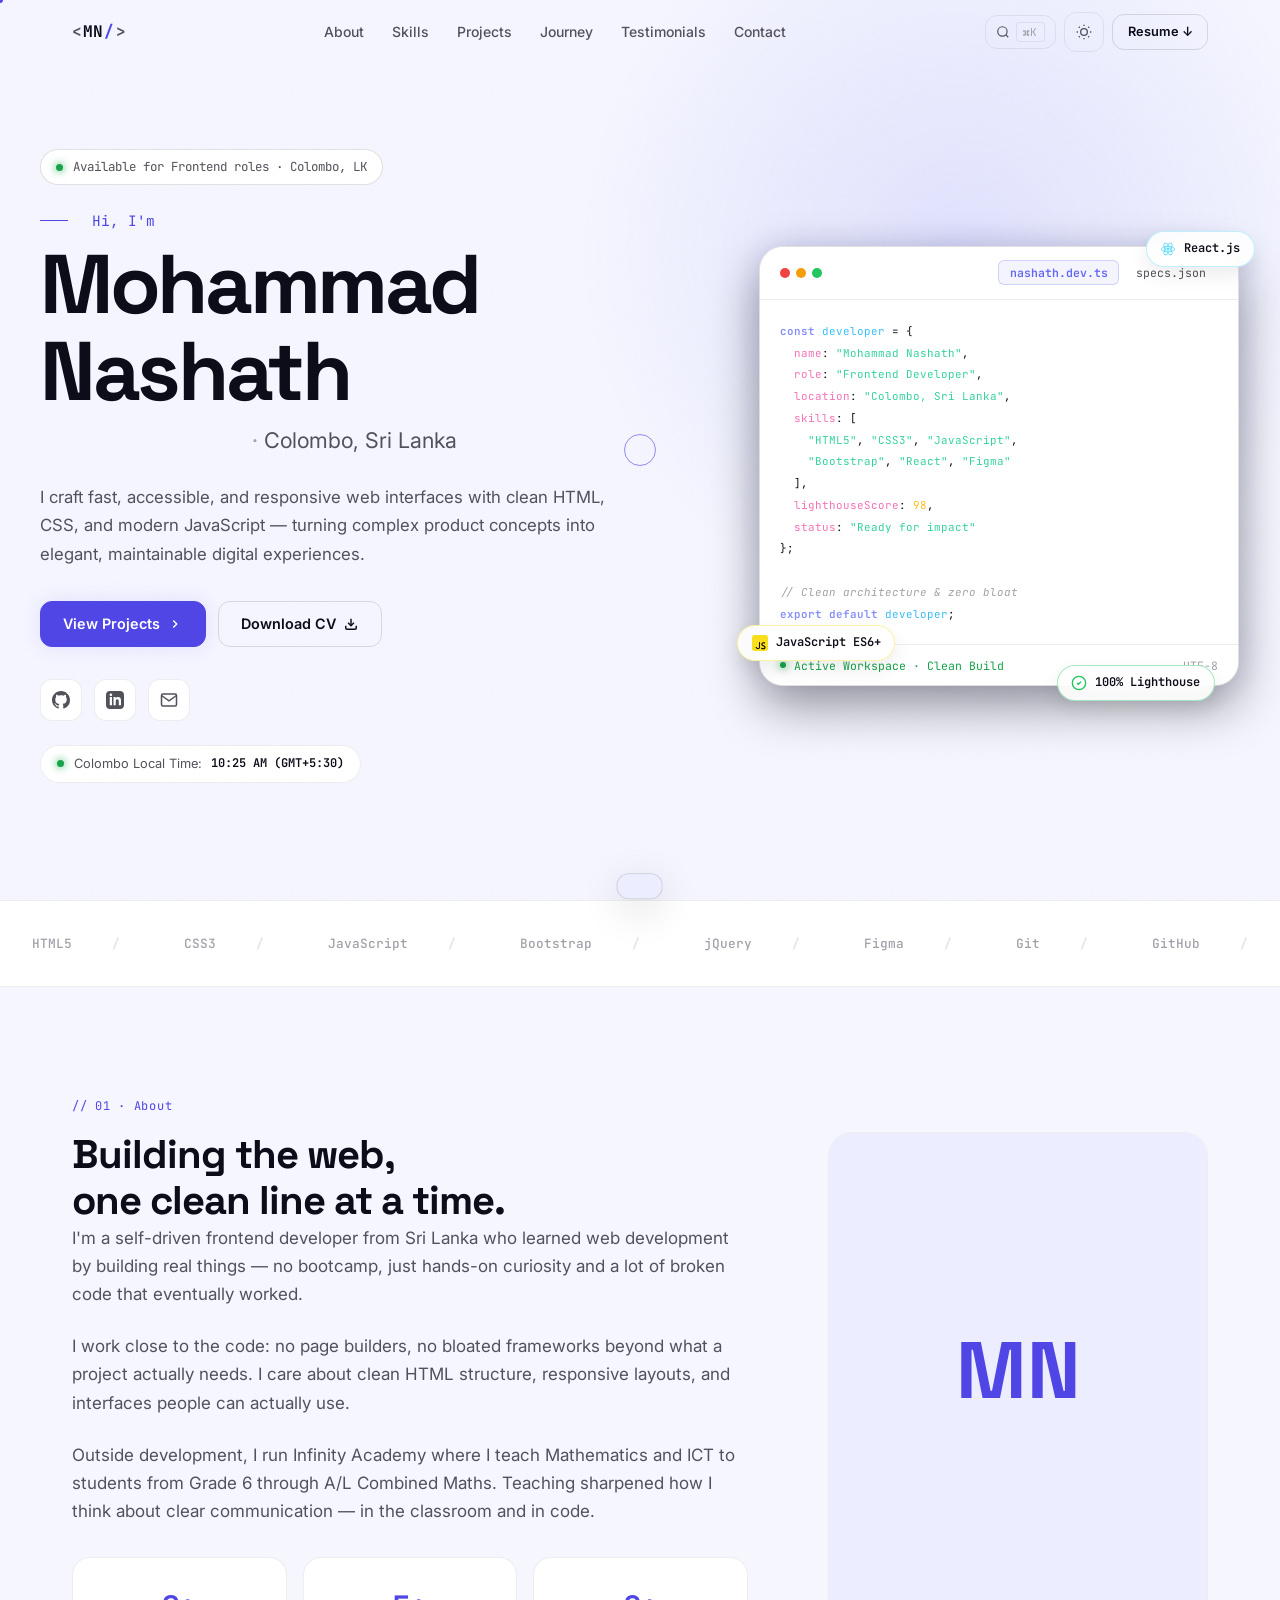
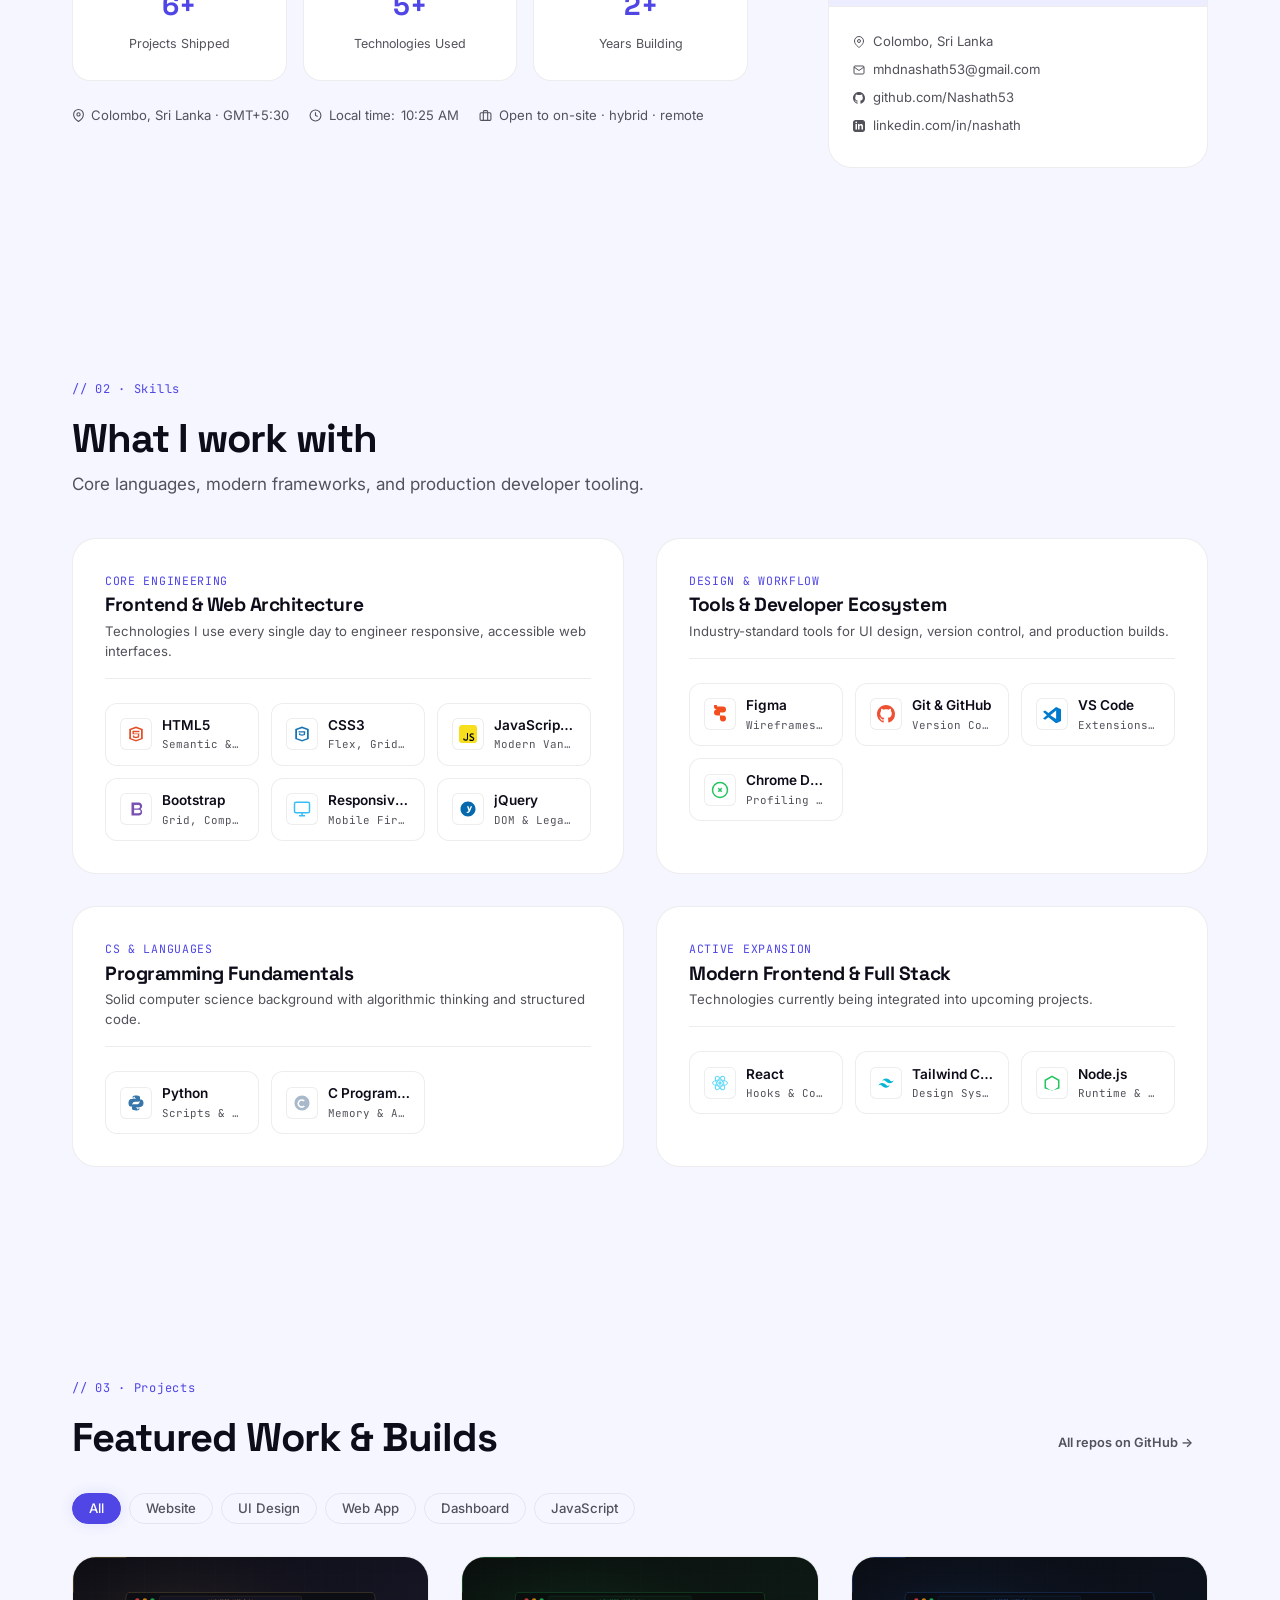
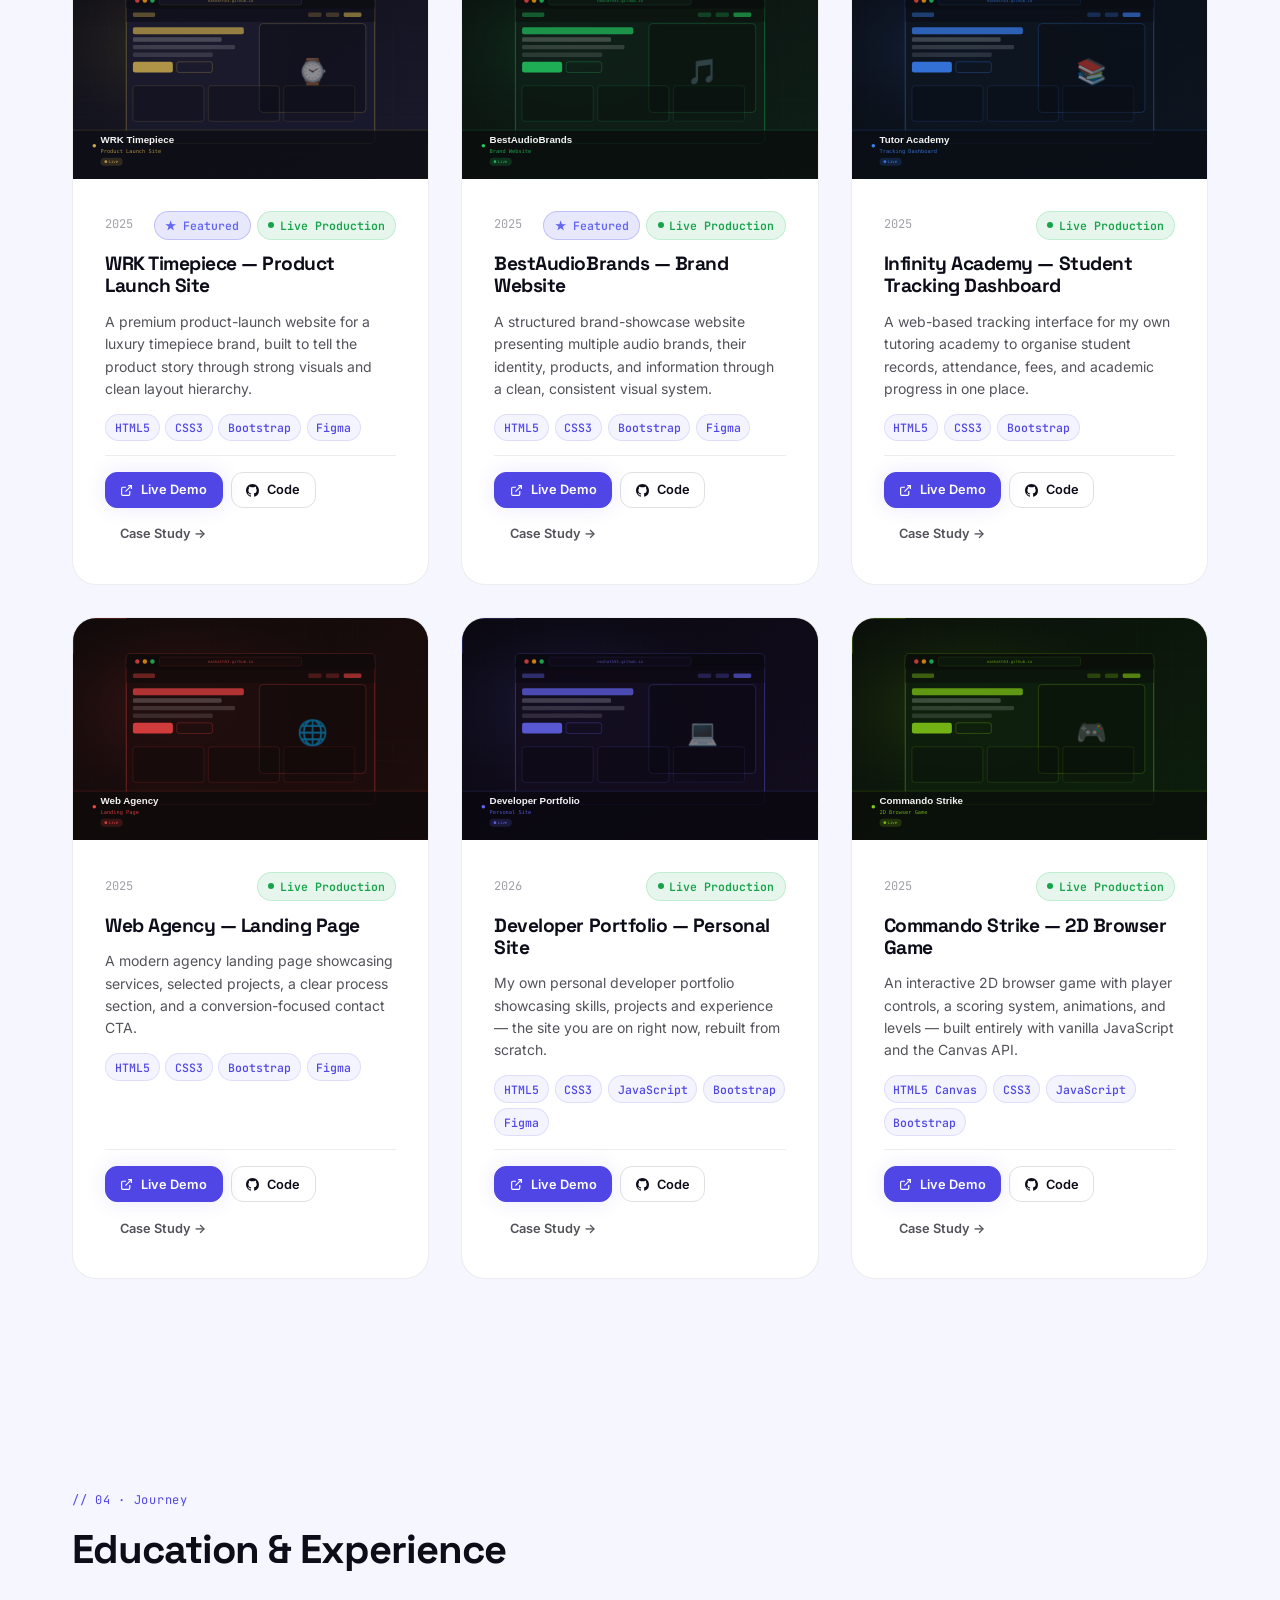
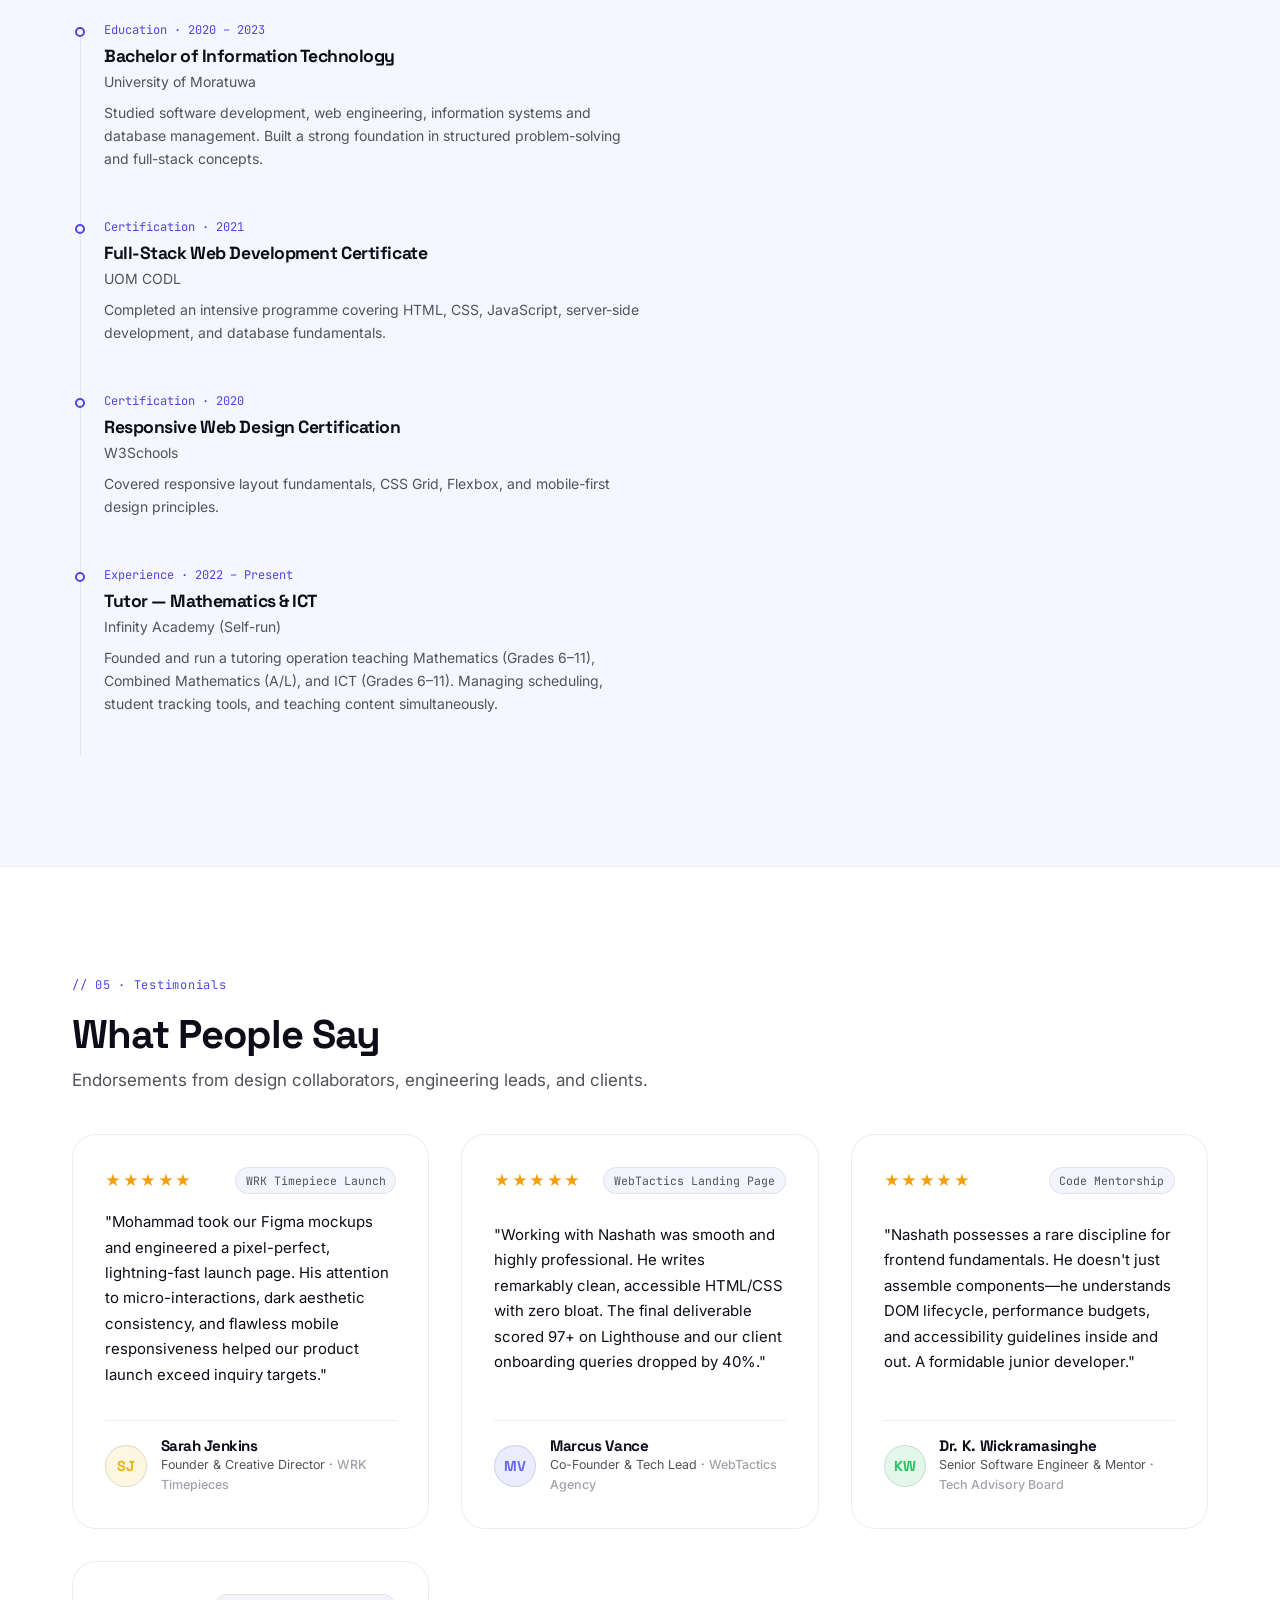
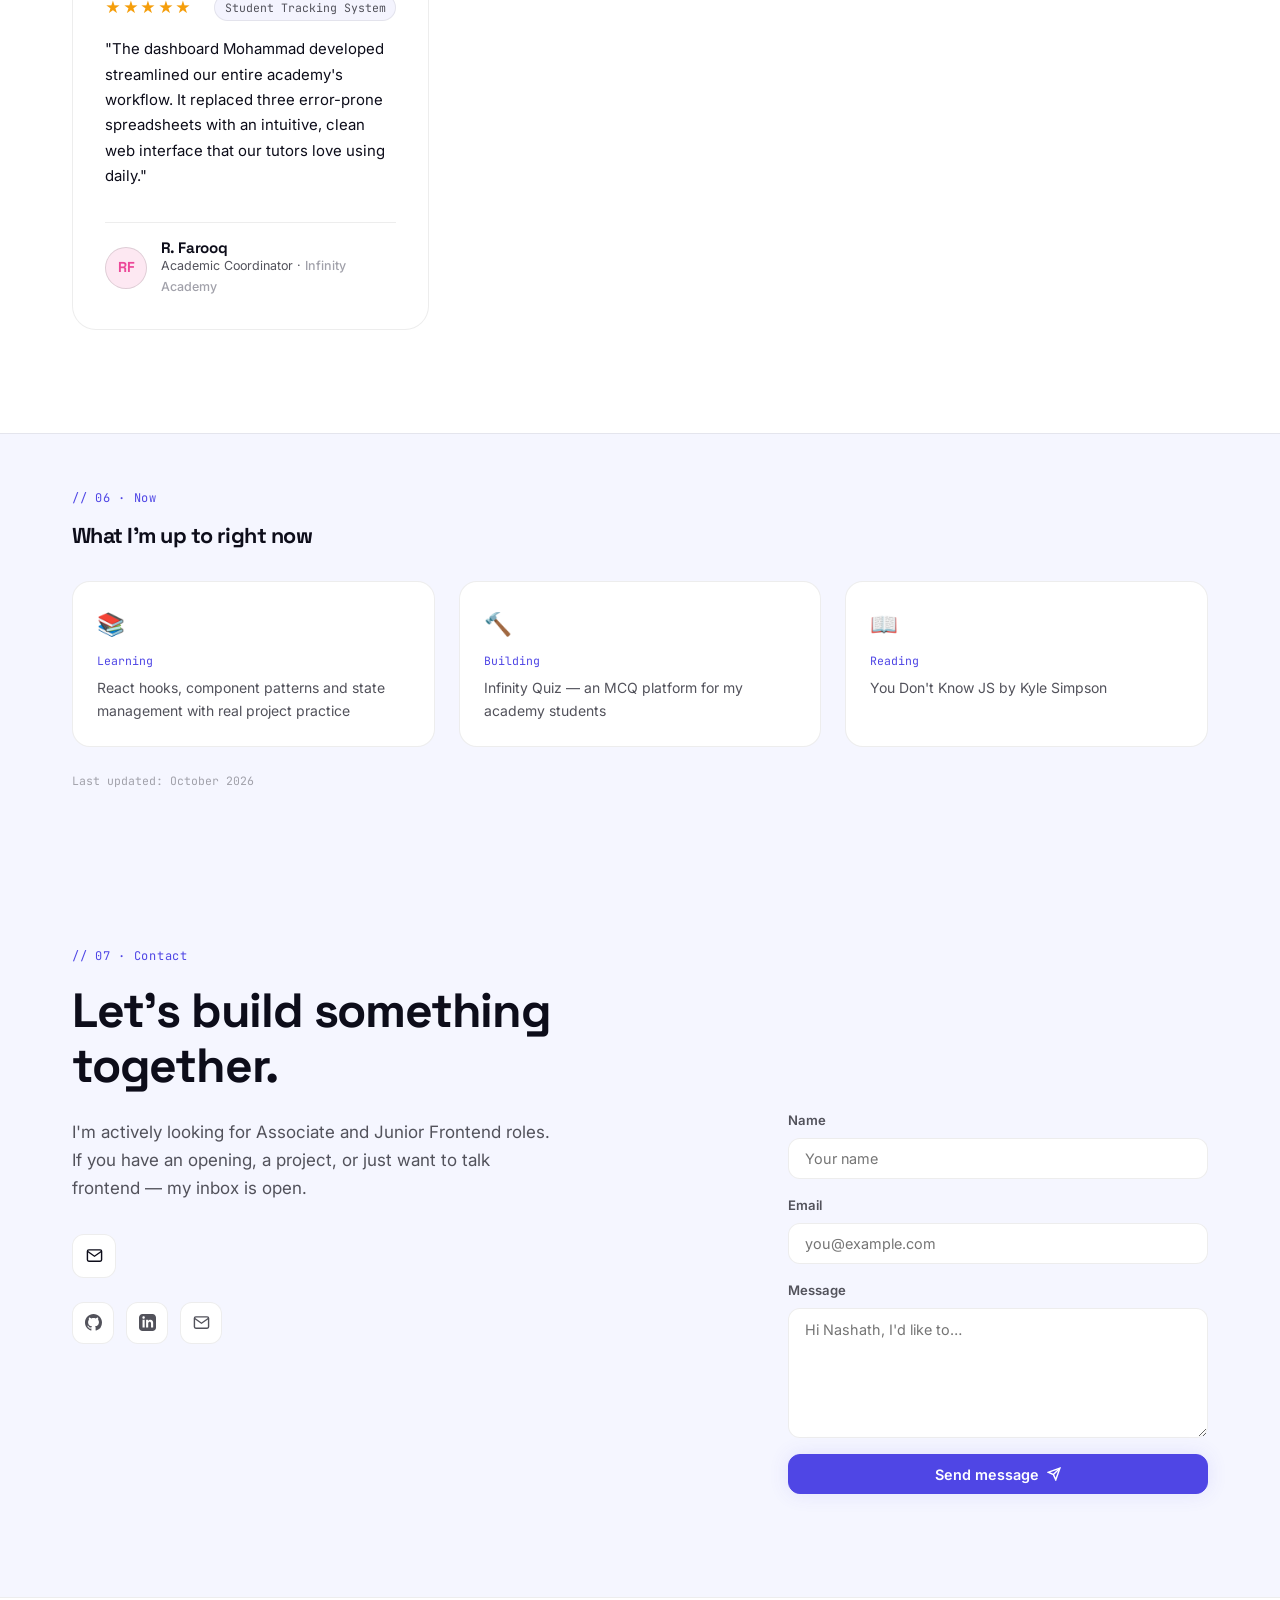
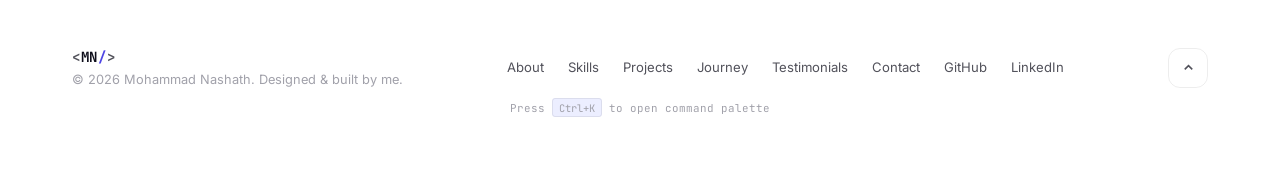
==== index.html @ 38ea0b9b "initial commit" ====
<!DOCTYPE html>
<html lang="en" data-theme="dark">
<head>
  <meta charset="UTF-8">
  <meta name="viewport" content="width=device-width, initial-scale=1, viewport-fit=cover">

  <!-- ★ Anti-flash: runs before paint, no FOUC ever ★ -->
  <script>
    (function(){
      var t = localStorage.getItem('mn-theme') ||
              (window.matchMedia('(prefers-color-scheme:light)').matches ? 'light' : 'dark');
      document.documentElement.setAttribute('data-theme', t);
    })();
  </script>

  <title>Mohammad Nashath | Frontend Developer</title>
  <meta name="description" content="Mohammad Nashath — Frontend Developer from Colombo, Sri Lanka. Building fast, accessible, and responsive web interfaces with HTML, CSS, JavaScript and Bootstrap.">
  <meta name="author"      content="Mohammad Nashath">
  <link rel="canonical"    href="https://nashath53.github.io/Developer-Portfolio/">

  <!-- Open Graph -->
  <meta property="og:type"         content="website">
  <meta property="og:url"          content="https://nashath53.github.io/Developer-Portfolio/">
  <meta property="og:title"        content="Mohammad Nashath | Frontend Developer">
  <meta property="og:description"  content="Building fast, accessible web interfaces with HTML, CSS and JavaScript.">
  <meta property="og:image"        content="assets/images/og-image.png">
  <meta name="twitter:card"        content="summary_large_image">
  <meta name="twitter:title"       content="Mohammad Nashath | Frontend Developer">
  <meta name="twitter:description" content="Building fast, accessible web interfaces.">
  <meta name="twitter:image"       content="assets/images/og-image.png">

  <meta name="theme-color" content="#080810" media="(prefers-color-scheme: dark)">
  <meta name="theme-color" content="#F5F6FF" media="(prefers-color-scheme: light)">

  <link rel="icon"     type="image/svg+xml" href="favicon.svg">
  <link rel="manifest" href="site.webmanifest">

  <!-- Fonts -->
  <link rel="preconnect" href="https://fonts.googleapis.com">
  <link rel="preconnect" href="https://fonts.gstatic.com" crossorigin>
  <link rel="preload" as="style"
        href="https://fonts.googleapis.com/css2?family=Space+Grotesk:wght@400;500;600;700;800&family=Inter:wght@400;500;600&family=JetBrains+Mono:wght@400;500;600&display=swap">
  <link rel="stylesheet"
        href="https://fonts.googleapis.com/css2?family=Space+Grotesk:wght@400;500;600;700;800&family=Inter:wght@400;500;600&family=JetBrains+Mono:wght@400;500;600&display=swap">

  <!-- CSS -->
  <link rel="stylesheet" href="css/variables.css">
  <link rel="stylesheet" href="css/base.css">
  <link rel="stylesheet" href="css/components.css">
  <link rel="stylesheet" href="css/sections.css">
  <link rel="stylesheet" href="css/animations.css">

  <!-- JSON-LD -->
  <script type="application/ld+json">
  {
    "@context":"https://schema.org","@type":"Person",
    "name":"Mohammad Nashath","jobTitle":"Frontend Developer",
    "url":"https://nashath53.github.io/Developer-Portfolio/",
    "email":"mhdnashath53@gmail.com",
    "address":{"@type":"PostalAddress","addressLocality":"Colombo","addressCountry":"LK"},
    "sameAs":["https://github.com/Nashath53"]
  }
  </script>
</head>

<body>

  <!-- Skip to content -->
  <a href="#main" class="skip-link">Skip to main content</a>

  <!-- Scroll progress bar -->
  <div id="scroll-progress" role="progressbar" aria-hidden="true"></div>

  <!-- Toast -->
  <div id="toast" aria-live="polite" aria-atomic="true"></div>

  <!-- ★ CURSOR FOLLOWER  ★ -->
  <div id="cursor-dot"   aria-hidden="true"></div>
  <div id="cursor-ring"  aria-hidden="true"></div>

  <!-- Command palette -->
  <div id="cmd-overlay" role="dialog" aria-modal="true" aria-label="Command palette" aria-hidden="true">
    <div id="cmd-palette">
      <div id="cmd-input-wrap">
        <svg xmlns="http://www.w3.org/2000/svg" width="15" height="15" fill="none" viewBox="0 0 24 24" stroke="currentColor" stroke-width="2" aria-hidden="true"><circle cx="11" cy="11" r="8"/><path d="m21 21-4.35-4.35"/></svg>
        <input type="text" id="cmd-input" placeholder="Search or jump to…" autocomplete="off" spellcheck="false" aria-label="Command search">
        <kbd aria-label="Escape to close">Esc</kbd>
      </div>
      <div id="cmd-results" role="listbox" aria-label="Commands"></div>
      <div id="cmd-footer" aria-hidden="true">
        <span><kbd>↑↓</kbd> Navigate</span>
        <span><kbd>↵</kbd> Select</span>
        <span><kbd>Esc</kbd> Close</span>
      </div>
    </div>
  </div>

  <!-- Mobile menu -->
  <div id="mobile-menu" role="dialog" aria-modal="true" aria-label="Site navigation" aria-hidden="true">
    <nav>
      <a href="#about">About</a>
      <a href="#skills">Skills</a>
      <a href="#projects">Projects</a>
      <a href="#journey">Journey</a>
      <a href="#testimonials">Testimonials</a>
      <a href="#contact">Contact</a>
    </nav>
    <div class="mobile-menu-footer">
      <a href="https://github.com/Nashath53" target="_blank" rel="noopener">GitHub</a>
      <a href="https://linkedin.com/in/nashath" target="_blank" rel="noopener">LinkedIn</a>
      <a href="mailto:mhdnashath53@gmail.com">Email</a>
    </div>
  </div>

  <!-- ══════════════════════════════════════════════
       NAVBAR
  ══════════════════════════════════════════════ -->
  <header id="navbar" role="banner">
    <div class="container nav-inner">

      <a href="#" class="nav-logo" aria-label="Mohammad Nashath — back to top">
        <span class="bracket">&lt;</span>MN<span class="slash">/</span><span class="bracket">&gt;</span>
      </a>

      <nav class="nav-links" aria-label="Main navigation">
        <a href="#about">About</a>
        <a href="#skills">Skills</a>
        <a href="#projects">Projects</a>
        <a href="#journey">Journey</a>
        <a href="#testimonials">Testimonials</a>
        <a href="#contact">Contact</a>
      </nav>

      <div class="nav-actions">
        <!-- Command palette hint -->
        <button class="cmd-trigger btn-ghost btn-sm" id="cmd-trigger-btn"
                aria-label="Open command palette"
                title="Command palette (Ctrl+K)">
          <svg xmlns="http://www.w3.org/2000/svg" width="14" height="14" fill="none" viewBox="0 0 24 24" stroke="currentColor" stroke-width="2" aria-hidden="true"><circle cx="11" cy="11" r="8"/><path d="m21 21-4.35-4.35"/></svg>
          <kbd class="nav-kbd">⌘K</kbd>
        </button>

        <button class="theme-toggle btn-icon" id="theme-toggle"
                aria-label="Switch to light mode">
          <svg class="icon-moon" xmlns="http://www.w3.org/2000/svg" width="16" height="16" fill="none" viewBox="0 0 24 24" stroke="currentColor" stroke-width="2" aria-hidden="true"><path d="M21 12.79A9 9 0 1 1 11.21 3 7 7 0 0 0 21 12.79z"/></svg>
          <svg class="icon-sun"  xmlns="http://www.w3.org/2000/svg" width="16" height="16" fill="none" viewBox="0 0 24 24" stroke="currentColor" stroke-width="2" aria-hidden="true"><circle cx="12" cy="12" r="5"/><line x1="12" y1="1" x2="12" y2="3"/><line x1="12" y1="21" x2="12" y2="23"/><line x1="4.22" y1="4.22" x2="5.64" y2="5.64"/><line x1="18.36" y1="18.36" x2="19.78" y2="19.78"/><line x1="1" y1="12" x2="3" y2="12"/><line x1="21" y1="12" x2="23" y2="12"/><line x1="4.22" y1="19.78" x2="5.64" y2="18.36"/><line x1="18.36" y1="5.64" x2="19.78" y2="4.22"/></svg>
        </button>

        <a href="/assets/cv/nashath-frontend-cv.pdf" download
           class="btn btn-outline btn-sm"
           aria-label="Download CV PDF">Resume ↓</a>

        <button class="hamburger" aria-label="Open navigation menu"
                aria-expanded="false" aria-controls="mobile-menu">
          <span></span><span></span><span></span>
        </button>
      </div>
    </div>
  </header>

  <!-- ══════════════════════════════════════════════
       MAIN
  ══════════════════════════════════════════════ -->
  <main id="main">

    <!-- ── HERO ── -->
    <section id="hero" aria-label="Introduction">
      <div class="hero-glow" aria-hidden="true"></div>

      <div class="container hero-inner">

        <!-- Left Column: Typography & CTAs -->
        <div class="hero-content">
          <div class="hero-status-pill">
            <span class="status-dot" aria-hidden="true"></span>
            Available for Frontend roles &middot; Colombo, LK
          </div>

          <p class="hero-greeting">
            <span aria-hidden="true"></span>Hi, I'm
          </p>

          <h1 class="hero-name">Mohammad<br>Nashath</h1>

          <p class="hero-role">
            <span class="rotating-word" aria-live="polite">Frontend Developer</span>
            <span style="color:var(--text-faint)"> · </span>
            <span style="font-weight:400">Colombo, Sri Lanka</span>
          </p>

          <p class="hero-desc">
            I craft fast, accessible, and responsive web interfaces with clean HTML, CSS,
            and modern JavaScript — turning complex product concepts into elegant, maintainable digital experiences.
          </p>

          <div class="hero-actions">
            <a href="#projects" class="btn btn-primary">
              View Projects
              <svg xmlns="http://www.w3.org/2000/svg" width="14" height="14" fill="none" viewBox="0 0 24 24" stroke="currentColor" stroke-width="2.5" aria-hidden="true"><polyline points="9 18 15 12 9 6"/></svg>
            </a>
            <a href="/assets/cv/nashath-frontend-cv.pdf" download class="btn btn-outline">
              Download CV
              <svg xmlns="http://www.w3.org/2000/svg" width="14" height="14" fill="none" viewBox="0 0 24 24" stroke="currentColor" stroke-width="2.5" aria-hidden="true"><path d="M21 15v4a2 2 0 01-2 2H5a2 2 0 01-2-2v-4"/><polyline points="7 10 12 15 17 10"/><line x1="12" y1="15" x2="12" y2="3"/></svg>
            </a>
          </div>

          <!-- Social row: GitHub + LinkedIn + Email -->
          <div class="hero-social" aria-label="Social links">
            <a href="https://github.com/Nashath53" target="_blank" rel="noopener"
               class="social-link" aria-label="GitHub Profile — Nashath53" title="GitHub — Nashath53">
              <svg xmlns="http://www.w3.org/2000/svg" width="18" height="18" viewBox="0 0 24 24" fill="currentColor" aria-hidden="true"><path d="M12 0C5.37 0 0 5.37 0 12c0 5.31 3.435 9.795 8.205 11.385.6.105.825-.255.825-.57 0-.285-.015-1.23-.015-2.235-3.015.555-3.795-.735-4.035-1.41-.135-.345-.72-1.41-1.23-1.695-.42-.225-1.02-.78-.015-.795.945-.015 1.62.87 1.845 1.23 1.08 1.815 2.805 1.305 3.495.99.105-.78.42-1.305.765-1.605-2.67-.3-5.46-1.335-5.46-5.925 0-1.305.465-2.385 1.23-3.225-.12-.3-.54-1.53.12-3.18 0 0 1.005-.315 3.3 1.23.96-.27 1.98-.405 3-.405s2.04.135 3 .405c2.295-1.56 3.3-1.23 3.3-1.23.66 1.65.24 2.88.12 3.18.765.84 1.23 1.905 1.23 3.225 0 4.605-2.805 5.625-5.475 5.925.435.375.81 1.095.81 2.22 0 1.605-.015 2.895-.015 3.3 0 .315.225.69.825.57A12.02 12.02 0 0024 12c0-6.63-5.37-12-12-12z"/></svg>
            </a>
            <a href="https://linkedin.com/in/nashath" target="_blank" rel="noopener"
               class="social-link" aria-label="LinkedIn Profile" title="LinkedIn Profile">
              <svg xmlns="http://www.w3.org/2000/svg" width="18" height="18" viewBox="0 0 24 24" fill="currentColor" aria-hidden="true"><path d="M19 0h-14c-2.761 0-5 2.239-5 5v14c0 2.761 2.239 5 5 5h14c2.762 0 5-2.239 5-5v-14c0-2.761-2.238-5-5-5zm-11 19h-3v-11h3v11zm-1.5-12.268c-.966 0-1.75-.79-1.75-1.764s.784-1.764 1.75-1.764 1.75.79 1.75 1.764-.783 1.764-1.75 1.764zm13.5 12.268h-3v-5.604c0-3.368-4-3.113-4 0v5.604h-3v-11h3v1.765c1.396-2.586 7-2.777 7 2.476v6.759z"/></svg>
            </a>
            <a href="mailto:mhdnashath53@gmail.com" class="social-link" aria-label="Email me" title="Direct Email">
              <svg xmlns="http://www.w3.org/2000/svg" width="18" height="18" fill="none" viewBox="0 0 24 24" stroke="currentColor" stroke-width="2" aria-hidden="true"><path d="M4 4h16c1.1 0 2 .9 2 2v12c0 1.1-.9 2-2 2H4c-1.1 0-2-.9-2-2V6c0-1.1.9-2 2-2z"/><polyline points="22,6 12,13 2,6"/></svg>
            </a>
          </div>

          <!-- Time strip -->
          <div class="hero-status">
            <span class="status-dot" aria-hidden="true"></span>
            Colombo Local Time:
            <span style="color:var(--text);font-family:var(--font-mono);font-size:0.75rem;font-weight:600">
              <time id="hero-clock" aria-label="Current time in Colombo"></time> (GMT+5:30)
            </span>
          </div>
        </div><!-- /.hero-content -->

        <!-- Right Column: 3D Interactive Console Centerpiece -->
        <div class="hero-visual-wrap" aria-hidden="true">
          <div class="hero-visual-ambient"></div>

          <!-- Floating Orbital Badges -->
          <div class="hero-float-badge hero-float-badge-1">
            <svg viewBox="0 0 24 24" width="16" height="16" fill="#61DAFB"><circle cx="12" cy="12" r="2.2"/><g fill="none" stroke="#61DAFB" stroke-width="1.3"><ellipse cx="12" cy="12" rx="10" ry="4"/><ellipse cx="12" cy="12" rx="10" ry="4" transform="rotate(60 12 12)"/><ellipse cx="12" cy="12" rx="10" ry="4" transform="rotate(120 12 12)"/></g></svg>
            <span>React.js</span>
          </div>

          <div class="hero-float-badge hero-float-badge-2">
            <svg viewBox="0 0 24 24" width="16" height="16" fill="#F7DF1E"><rect width="24" height="24" rx="4" fill="#F7DF1E"/><path d="M7 17.5c0 1.2.8 1.9 2 1.9 1 0 1.6-.5 1.6-1.5v-7.3H12v7.3c0 2-1.2 3.1-3.2 3.1-1.8 0-3.2-.9-3.4-2.6L7 17.5zm7.3 1.6c.7.4 1.6.7 2.5.7 1.2 0 1.9-.5 1.9-1.3 0-.8-.6-1.1-1.8-1.6-1.8-.7-2.9-1.5-2.9-3 0-1.7 1.3-3 3.3-3 1 0 1.9.3 2.5.6l-.5 1.5c-.5-.3-1.2-.5-2-.5-1.1 0-1.7.5-1.7 1.2 0 .7.6 1 1.8 1.5 1.9.7 2.9 1.6 2.9 3.1 0 1.8-1.4 3.1-3.6 3.1-1.2 0-2.3-.3-3-.8l.6-1.5z" fill="#000"/></svg>
            <span>JavaScript ES6+</span>
          </div>

          <div class="hero-float-badge hero-float-badge-3">
            <svg viewBox="0 0 24 24" width="16" height="16" fill="#22C55E"><circle cx="12" cy="12" r="10" fill="none" stroke="#22C55E" stroke-width="2"/><path d="m9 12 2 2 4-4" stroke="#22C55E" stroke-width="2" fill="none"/></svg>
            <span>100% Lighthouse</span>
          </div>

          <!-- 3D Perspective Card -->
          <div class="hero-3d-card">
            <div class="hero-card-header">
              <div class="hero-window-dots">
                <span class="hero-dot-red"></span>
                <span class="hero-dot-amber"></span>
                <span class="hero-dot-green"></span>
              </div>
              <div class="hero-card-tabs">
                <button class="hero-tab-btn active" data-tab="dev">nashath.dev.ts</button>
                <button class="hero-tab-btn" data-tab="specs">specs.json</button>
              </div>
            </div>

            <!-- Tab 1: TypeScript Definition -->
            <div class="hero-tab-pane active" data-pane="dev">
              <pre class="hero-code-block"><code><span class="token-keyword">const</span> <span class="token-var">developer</span> = {
  <span class="token-prop">name</span>: <span class="token-str">"Mohammad Nashath"</span>,
  <span class="token-prop">role</span>: <span class="token-str">"Frontend Developer"</span>,
  <span class="token-prop">location</span>: <span class="token-str">"Colombo, Sri Lanka"</span>,
  <span class="token-prop">skills</span>: [
    <span class="token-str">"HTML5"</span>, <span class="token-str">"CSS3"</span>, <span class="token-str">"JavaScript"</span>,
    <span class="token-str">"Bootstrap"</span>, <span class="token-str">"React"</span>, <span class="token-str">"Figma"</span>
  ],
  <span class="token-prop">lighthouseScore</span>: <span class="token-num">98</span>,
  <span class="token-prop">status</span>: <span class="token-str">"Ready for impact"</span>
};

<span class="token-comment">// Clean architecture &amp; zero bloat</span>
<span class="token-keyword">export default</span> <span class="token-var">developer</span>;</code></pre>
            </div>

            <!-- Tab 2: Specs JSON -->
            <div class="hero-tab-pane" data-pane="specs">
              <pre class="hero-code-block"><code>{
  <span class="token-prop">"engine"</span>: <span class="token-str">"Vanilla ES Modules"</span>,
  <span class="token-prop">"styling"</span>: <span class="token-str">"Modern CSS Tokens"</span>,
  <span class="token-prop">"a11y"</span>: <span class="token-bool">true</span>,
  <span class="token-prop">"accessibilityScore"</span>: <span class="token-num">100</span>,
  <span class="token-prop">"performance"</span>: <span class="token-str">"Sub-second FCP"</span>,
  <span class="token-prop">"responsive"</span>: <span class="token-str">"360px - 4K UltraWide"</span>
}</code></pre>
            </div>

            <div class="hero-card-footer">
              <div class="hero-status-indicator">
                <span class="hero-live-pulse"></span>
                <span>Active Workspace · Clean Build</span>
              </div>
              <span>UTF-8</span>
            </div>
          </div>
        </div><!-- /.hero-visual-wrap -->

      </div><!-- /.hero-inner -->

      <!-- ★ Scroll hint ★ -->
      <div class="scroll-hint" aria-hidden="true">
        <span>Scroll</span>
        <div class="scroll-hint-line"></div>
      </div>
    </section>

    <!-- ── MARQUEE ── -->
    <section aria-hidden="true" id="marquee-section">
      <div class="marquee-track" id="marquee-track"></div>
    </section>

    <!-- ── ABOUT ── -->
    <section id="about" class="section" aria-labelledby="about-heading">
      <div class="container">
        <p class="section-tag">// 01 · About</p>
        <div class="about-grid">

          <!-- Text side -->
          <div>
            <h2 id="about-heading" class="reveal">
              Building the web,<br>one clean line at a time.
            </h2>
            <div id="bio-text" class="about-bio reveal"></div>

            <!-- Stats -->
            <div class="about-stats reveal-stagger" id="about-stats"></div>

            <!-- Location row -->
            <div class="about-location reveal">
              <span>
                <svg xmlns="http://www.w3.org/2000/svg" width="13" height="13" fill="none" viewBox="0 0 24 24" stroke="currentColor" stroke-width="2" aria-hidden="true"><path d="M21 10c0 7-9 13-9 13s-9-6-9-13a9 9 0 0118 0z"/><circle cx="12" cy="10" r="3"/></svg>
                Colombo, Sri Lanka · GMT+5:30
              </span>
              <span>
                <svg xmlns="http://www.w3.org/2000/svg" width="13" height="13" fill="none" viewBox="0 0 24 24" stroke="currentColor" stroke-width="2" aria-hidden="true"><circle cx="12" cy="12" r="10"/><polyline points="12 6 12 12 16 14"/></svg>
                Local time: <time id="about-clock"></time>
              </span>
              <span>
                <svg xmlns="http://www.w3.org/2000/svg" width="13" height="13" fill="none" viewBox="0 0 24 24" stroke="currentColor" stroke-width="2" aria-hidden="true"><rect x="2" y="7" width="20" height="14" rx="2"/><path d="M16 21V5a2 2 0 00-2-2h-4a2 2 0 00-2 2v16"/></svg>
                Open to on-site · hybrid · remote
              </span>
            </div>
          </div>

          <!-- Profile card -->
          <div class="reveal">
            <div class="profile-card card-spotlight">
              <div class="profile-img-wrap">
                <img src="/assets/images/profile.webp"
                     alt="Mohammad Nashath, Frontend Developer"
                     width="400" height="500"
                     loading="lazy"
                     onerror="this.style.display='none';this.nextElementSibling.classList.add('visible')">
                <div class="profile-fallback" aria-hidden="true">MN</div>
              </div>
              <div class="profile-info">
                <p>
                  <svg xmlns="http://www.w3.org/2000/svg" width="12" height="12" fill="none" viewBox="0 0 24 24" stroke="currentColor" stroke-width="2" aria-hidden="true"><path d="M21 10c0 7-9 13-9 13s-9-6-9-13a9 9 0 0118 0z"/><circle cx="12" cy="10" r="3"/></svg>
                  Colombo, Sri Lanka
                </p>
                <p>
                  <svg xmlns="http://www.w3.org/2000/svg" width="12" height="12" fill="none" viewBox="0 0 24 24" stroke="currentColor" stroke-width="2" aria-hidden="true"><path d="M4 4h16c1.1 0 2 .9 2 2v12c0 1.1-.9 2-2 2H4c-1.1 0-2-.9-2-2V6c0-1.1.9-2 2-2z"/><polyline points="22,6 12,13 2,6"/></svg>
                  mhdnashath53@gmail.com
                </p>
                <p>
                  <svg xmlns="http://www.w3.org/2000/svg" width="12" height="12" viewBox="0 0 24 24" fill="currentColor" aria-hidden="true"><path d="M12 0C5.37 0 0 5.37 0 12c0 5.31 3.435 9.795 8.205 11.385.6.105.825-.255.825-.57 0-.285-.015-1.23-.015-2.235-3.015.555-3.795-.735-4.035-1.41-.135-.345-.72-1.41-1.23-1.695-.42-.225-1.02-.78-.015-.795.945-.015 1.62.87 1.845 1.23 1.08 1.815 2.805 1.305 3.495.99.105-.78.42-1.305.765-1.605-2.67-.3-5.46-1.335-5.46-5.925 0-1.305.465-2.385 1.23-3.225-.12-.3-.54-1.53.12-3.18 0 0 1.005-.315 3.3 1.23.96-.27 1.98-.405 3-.405s2.04.135 3 .405c2.295-1.56 3.3-1.23 3.3-1.23.66 1.65.24 2.88.12 3.18.765.84 1.23 1.905 1.23 3.225 0 4.605-2.805 5.625-5.475 5.925.435.375.81 1.095.81 2.22 0 1.605-.015 2.895-.015 3.3 0 .315.225.69.825.57A12.02 12.02 0 0024 12c0-6.63-5.37-12-12-12z"/></svg>
                  github.com/Nashath53
                </p>
                <p>
                  <svg xmlns="http://www.w3.org/2000/svg" width="12" height="12" viewBox="0 0 24 24" fill="currentColor" aria-hidden="true"><path d="M19 0h-14c-2.761 0-5 2.239-5 5v14c0 2.761 2.239 5 5 5h14c2.762 0 5-2.239 5-5v-14c0-2.761-2.238-5-5-5zm-11 19h-3v-11h3v11zm-1.5-12.268c-.966 0-1.75-.79-1.75-1.764s.784-1.764 1.75-1.764 1.75.79 1.75 1.764-.783 1.764-1.75 1.764zm13.5 12.268h-3v-5.604c0-3.368-4-3.113-4 0v5.604h-3v-11h3v1.765c1.396-2.586 7-2.777 7 2.476v6.759z"/></svg>
                  linkedin.com/in/nashath
                </p>
              </div>
            </div>
          </div>

        </div>
      </div>
    </section>

    <!-- ── SKILLS ── -->
    <section id="skills" class="section" aria-labelledby="skills-heading">
      <div class="container">
        <p class="section-tag">// 02 · Skills</p>
        <h2 id="skills-heading" class="reveal">What I work with</h2>
        <p class="reveal" style="margin-top:0.5rem">Core languages, modern frameworks, and production developer tooling.</p>
        <div class="skills-grid reveal-stagger" id="skills-grid" style="margin-top:2.5rem"></div>
      </div>
    </section>

    <!-- ── PROJECTS ── -->
    <section id="projects" class="section" aria-labelledby="projects-heading">
      <div class="container">
        <div class="projects-header">
          <div>
            <p class="section-tag">// 03 · Projects</p>
            <h2 id="projects-heading" class="reveal">Featured Work &amp; Builds</h2>
          </div>
          <a href="https://github.com/Nashath53" target="_blank" rel="noopener"
             class="btn btn-ghost btn-sm reveal">
            All repos on GitHub →
          </a>
        </div>
        <div class="projects-filters filter-tabs reveal" id="projects-filters"
             role="group" aria-label="Filter by category"></div>
        <div id="projects-grid" class="projects-grid" role="list"></div>
      </div>
    </section>

    <!-- ── JOURNEY ── -->
    <section id="journey" class="section" aria-labelledby="journey-heading">
      <div class="container">
        <p class="section-tag">// 04 · Journey</p>
        <h2 id="journey-heading" class="reveal">Education &amp; Experience</h2>
        <div class="timeline reveal" id="timeline" style="margin-top:3rem"></div>
      </div>
    </section>

    <!-- ── TESTIMONIALS ── -->
    <section id="testimonials" class="section" aria-labelledby="testimonials-heading">
      <div class="container">
        <p class="section-tag">// 05 · Testimonials</p>
        <div class="projects-header">
          <div>
            <h2 id="testimonials-heading" class="reveal">What People Say</h2>
            <p class="reveal" style="margin-top:0.5rem">Endorsements from design collaborators, engineering leads, and clients.</p>
          </div>
        </div>
        <div class="testimonials-grid reveal-stagger" id="testimonials-grid" style="margin-top:2.5rem"></div>
      </div>
    </section>

    <!-- ── NOW ── -->
    <section id="now" aria-labelledby="now-heading">
      <div class="container">
        <p class="section-tag">// 06 · Now</p>
        <h2 id="now-heading" style="font-size:1.35rem;margin-bottom:0.25rem" class="reveal">
          What I'm up to right now
        </h2>
        <div class="now-grid reveal-stagger" id="now-grid"></div>
        <p class="now-updated" id="now-updated"></p>
      </div>
    </section>

    <!-- ── CONTACT ── -->
    <section id="contact" class="section" aria-labelledby="contact-heading">
      <div class="container">
        <p class="section-tag">// 07 · Contact</p>
        <h2 class="contact-heading reveal" id="contact-heading">
          Let's build something<br>together.
        </h2>

        <div class="contact-grid">

          <!-- Info side -->
          <div class="contact-info reveal">
            <p>
              I'm actively looking for Associate and Junior Frontend roles.
              If you have an opening, a project, or just want to talk frontend —
              my inbox is open.
            </p>

            <button class="email-copy-btn" aria-label="Copy mhdnashath53@gmail.com to clipboard" title="Copy email address">
              <svg xmlns="http://www.w3.org/2000/svg" width="17" height="17" fill="none" viewBox="0 0 24 24" stroke="currentColor" stroke-width="2" aria-hidden="true"><path d="M4 4h16c1.1 0 2 .9 2 2v12c0 1.1-.9 2-2 2H4c-1.1 0-2-.9-2-2V6c0-1.1.9-2 2-2z"/><polyline points="22,6 12,13 2,6"/></svg>
            </button>

            <div class="hero-social" style="margin-top:1.5rem" aria-label="Social links">
              <a href="https://github.com/Nashath53" target="_blank" rel="noopener"
                 class="social-link" aria-label="GitHub Profile" title="GitHub">
                <svg xmlns="http://www.w3.org/2000/svg" width="17" height="17" viewBox="0 0 24 24" fill="currentColor" aria-hidden="true"><path d="M12 0C5.37 0 0 5.37 0 12c0 5.31 3.435 9.795 8.205 11.385.6.105.825-.255.825-.57 0-.285-.015-1.23-.015-2.235-3.015.555-3.795-.735-4.035-1.41-.135-.345-.72-1.41-1.23-1.695-.42-.225-1.02-.78-.015-.795.945-.015 1.62.87 1.845 1.23 1.08 1.815 2.805 1.305 3.495.99.105-.78.42-1.305.765-1.605-2.67-.3-5.46-1.335-5.46-5.925 0-1.305.465-2.385 1.23-3.225-.12-.3-.54-1.53.12-3.18 0 0 1.005-.315 3.3 1.23.96-.27 1.98-.405 3-.405s2.04.135 3 .405c2.295-1.56 3.3-1.23 3.3-1.23.66 1.65.24 2.88.12 3.18.765.84 1.23 1.905 1.23 3.225 0 4.605-2.805 5.625-5.475 5.925.435.375.81 1.095.81 2.22 0 1.605-.015 2.895-.015 3.3 0 .315.225.69.825.57A12.02 12.02 0 0024 12c0-6.63-5.37-12-12-12z"/></svg>
              </a>
              <a href="https://linkedin.com/in/nashath" target="_blank" rel="noopener"
                 class="social-link" aria-label="LinkedIn Profile" title="LinkedIn">
                <svg xmlns="http://www.w3.org/2000/svg" width="17" height="17" viewBox="0 0 24 24" fill="currentColor" aria-hidden="true"><path d="M19 0h-14c-2.761 0-5 2.239-5 5v14c0 2.761 2.239 5 5 5h14c2.762 0 5-2.239 5-5v-14c0-2.761-2.238-5-5-5zm-11 19h-3v-11h3v11zm-1.5-12.268c-.966 0-1.75-.79-1.75-1.764s.784-1.764 1.75-1.764 1.75.79 1.75 1.764-.783 1.764-1.75 1.764zm13.5 12.268h-3v-5.604c0-3.368-4-3.113-4 0v5.604h-3v-11h3v1.765c1.396-2.586 7-2.777 7 2.476v6.759z"/></svg>
              </a>
              <a href="mailto:mhdnashath53@gmail.com" class="social-link" aria-label="Email me" title="Email">
                <svg xmlns="http://www.w3.org/2000/svg" width="17" height="17" fill="none" viewBox="0 0 24 24" stroke="currentColor" stroke-width="2" aria-hidden="true"><path d="M4 4h16c1.1 0 2 .9 2 2v12c0 1.1-.9 2-2 2H4c-1.1 0-2-.9-2-2V6c0-1.1.9-2 2-2z"/><polyline points="22,6 12,13 2,6"/></svg>
              </a>
            </div>

          </div>

          <!-- Form side -->
          <div class="reveal">
            <!-- Replace FORMSPREE_ENDPOINT with your real Formspree URL -->
            <form id="contact-form" class="contact-form"
                  action="https://formspree.io/f/FORMSPREE_ENDPOINT"
                  method="POST"
                  data-netlify="true"
                  netlify-honeypot="_honey"
                  novalidate>

              <div class="form-honey" aria-hidden="true">
                <input type="text" name="_honey" tabindex="-1" autocomplete="off">
              </div>

              <div class="form-group">
                <label for="f-name">Name</label>
                <input type="text" id="f-name" name="name"
                       placeholder="Your name" autocomplete="name" required>
                <span class="field-error" role="alert">Please enter your name</span>
              </div>

              <div class="form-group">
                <label for="f-email">Email</label>
                <input type="email" id="f-email" name="email"
                       placeholder="you@example.com" autocomplete="email" required>
                <span class="field-error" role="alert">Please enter a valid email</span>
              </div>

              <div class="form-group">
                <label for="f-message">Message</label>
                <textarea id="f-message" name="message"
                          placeholder="Hi Nashath, I'd like to…" required></textarea>
                <span class="field-error" role="alert">Please write a message</span>
              </div>

              <div id="form-status" class="form-status" role="alert" aria-live="polite"></div>

              <button type="submit" class="btn btn-primary" style="width:100%;justify-content:center">
                Send message
                <svg xmlns="http://www.w3.org/2000/svg" width="14" height="14" fill="none" viewBox="0 0 24 24" stroke="currentColor" stroke-width="2.5" aria-hidden="true"><line x1="22" y1="2" x2="11" y2="13"/><polygon points="22 2 15 22 11 13 2 9 22 2"/></svg>
              </button>
            </form>
          </div>

        </div>
      </div>
    </section>

  </main>

  <!-- ══════════════════════════════════════════════
       FOOTER
  ══════════════════════════════════════════════ -->
  <footer role="contentinfo">
    <div class="container footer-inner">
      <div>
        <a href="#" class="nav-logo" style="font-size:0.88rem" aria-label="Back to top">
          <span class="bracket">&lt;</span>MN<span class="slash">/</span><span class="bracket">&gt;</span>
        </a>
        <p class="footer-copy">
          &copy; <span id="footer-year"></span> Mohammad Nashath.
          Designed &amp; built by me.
        </p>
      </div>

      <nav class="footer-links" aria-label="Footer navigation">
        <a href="#about">About</a>
        <a href="#skills">Skills</a>
        <a href="#projects">Projects</a>
        <a href="#journey">Journey</a>
        <a href="#testimonials">Testimonials</a>
        <a href="#contact">Contact</a>
        <a href="https://github.com/Nashath53" target="_blank" rel="noopener">GitHub</a>
        <a href="https://linkedin.com/in/nashath" target="_blank" rel="noopener">LinkedIn</a>
      </nav>

      <button id="back-to-top"
              onclick="window.scrollTo({top:0,behavior:'smooth'})"
              aria-label="Back to top">
        <svg xmlns="http://www.w3.org/2000/svg" width="15" height="15" fill="none" viewBox="0 0 24 24" stroke="currentColor" stroke-width="2.5" aria-hidden="true"><polyline points="18 15 12 9 6 15"/></svg>
      </button>
    </div>

    <div class="footer-hint" aria-hidden="true">
      Press <kbd>Ctrl+K</kbd> to open command palette
    </div>
  </footer>

  <!-- Inline clocks (non-blocking, tiny) -->
  <script>
    (function(){
      var opts = {timeZone:'Asia/Colombo',hour:'2-digit',minute:'2-digit',hour12:true};
      function tick(){
        var t = new Date().toLocaleTimeString('en-US', opts);
        var h = document.getElementById('hero-clock');
        var a = document.getElementById('about-clock');
        if(h) h.textContent = t;
        if(a) a.textContent = t;
      }
      tick();
      setInterval(tick, 60000);
      document.getElementById('footer-year').textContent = new Date().getFullYear();
    })();
  </script>

  <!-- Main JS (ES modules, deferred by type=module) -->
  <script type="module" src="js/main.js"></script>

</body>
</html>
---- css/variables.css ----
/* ==========================================================================
   DESIGN TOKENS — variables.css
   Edit this file to change the entire look of the portfolio.
   ========================================================================== */

:root {
  /* --- Dark Theme (Default) --- */
  --bg:           #080810;
  --bg-surface:   #0F0F1A;
  --bg-elevated:  #161625;
  --bg-card:      #13131F;
  --border:       rgba(255, 255, 255, 0.07);
  --border-strong:rgba(255, 255, 255, 0.12);

  --text:         #EEF0FF;
  --text-muted:   #94A3B8;
  --text-faint:   #4A5568;

  /* Accent: Electric Indigo */
  --accent:       #6366F1;
  --accent-light: #818CF8;
  --accent-glow:  rgba(99, 102, 241, 0.18);
  --accent-subtle:rgba(99, 102, 241, 0.08);

  /* Status */
  --green:        #22C55E;
  --green-glow:   rgba(34, 197, 94, 0.15);

  /* Typography */
  --font-head:    'Space Grotesk', sans-serif;
  --font-body:    'Inter', sans-serif;
  --font-mono:    'JetBrains Mono', monospace;

  /* Spacing scale */
  --space-xs:  0.25rem;
  --space-sm:  0.5rem;
  --space-md:  1rem;
  --space-lg:  1.5rem;
  --space-xl:  2rem;
  --space-2xl: 3rem;
  --space-3xl: 5rem;

  /* Radii */
  --radius-sm:  6px;
  --radius-md:  12px;
  --radius-lg:  18px;
  --radius-xl:  24px;
  --radius-full: 9999px;

  /* Shadows */
  --shadow-sm:  0 1px 3px rgba(0,0,0,0.4);
  --shadow-md:  0 4px 20px rgba(0,0,0,0.5);
  --shadow-lg:  0 10px 40px rgba(0,0,0,0.6);
  --shadow-accent: 0 0 40px rgba(99,102,241,0.15);

  /* Transitions */
  --ease:       cubic-bezier(0.22, 1, 0.36, 1);
  --duration:   280ms;
  --duration-fast: 150ms;

  /* Layout */
  --max-width:  1200px;
  --nav-height: 64px;
}

/* --- Light Theme --- */
[data-theme="light"] {
  --bg:           #F5F6FF;
  --bg-surface:   #FFFFFF;
  --bg-elevated:  #ECEEFF;
  --bg-card:      #FFFFFF;
  --border:       rgba(0, 0, 0, 0.07);
  --border-strong:rgba(0, 0, 0, 0.12);

  --text:         #0D0D1A;
  --text-muted:   #52525B;
  --text-faint:   #A1A1AA;

  --accent:       #4F46E5;
  --accent-light: #6366F1;
  --accent-glow:  rgba(79, 70, 229, 0.12);
  --accent-subtle:rgba(79, 70, 229, 0.06);

  --green:        #16A34A;
  --green-glow:   rgba(22, 163, 74, 0.10);

  --shadow-sm:  0 1px 3px rgba(0,0,0,0.08);
  --shadow-md:  0 4px 20px rgba(0,0,0,0.10);
  --shadow-lg:  0 10px 40px rgba(0,0,0,0.14);
  --shadow-accent: 0 0 40px rgba(79,70,229,0.10);
}
---- css/base.css ----
/* ==========================================================================
   BASE — reset, typography, utilities
   ========================================================================== */

/* --- Reset --- */
*, *::before, *::after { box-sizing: border-box; margin: 0; padding: 0; }

html {
  scroll-behavior: smooth;
  -webkit-text-size-adjust: 100%;
}

body {
  font-family: var(--font-body);
  font-size: clamp(0.9375rem, 1.5vw, 1.0625rem);
  line-height: 1.65;
  color: var(--text);
  background-color: var(--bg);
  overflow-x: hidden;
  transition: background-color 0.3s var(--ease), color 0.3s var(--ease);
}

/* Prevent flash of wrong theme — inline script handles this, body starts hidden */
body.theme-ready { visibility: visible; }

img, video { max-width: 100%; display: block; }
a { color: var(--accent); text-decoration: none; }
a:hover { text-decoration: underline; }
button { cursor: pointer; font-family: inherit; }
ul, ol { list-style: none; }

/* --- Custom selection color --- */
::selection { background: var(--accent); color: #fff; }

/* --- Focus ring --- */
:focus-visible {
  outline: 2px solid var(--accent);
  outline-offset: 3px;
  border-radius: var(--radius-sm);
}

/* --- Typography scale --- */
h1, h2, h3, h4, h5, h6 {
  font-family: var(--font-head);
  font-weight: 700;
  line-height: 1.15;
  letter-spacing: -0.025em;
  color: var(--text);
}

h1 { font-size: clamp(2.5rem, 6vw, 4.5rem); }
h2 { font-size: clamp(1.75rem, 3.5vw, 2.5rem); }
h3 { font-size: clamp(1.2rem, 2vw, 1.5rem); }
h4 { font-size: 1.125rem; }

p { max-width: 68ch; color: var(--text-muted); }

code, kbd {
  font-family: var(--font-mono);
  font-size: 0.85em;
}

/* --- Utility classes --- */
.container {
  width: 100%;
  max-width: var(--max-width);
  margin: 0 auto;
  padding: 0 clamp(1rem, 4vw, 2rem);
}

.text-accent    { color: var(--accent); }
.text-muted     { color: var(--text-muted); }
.text-mono      { font-family: var(--font-mono); font-size: 0.8em; letter-spacing: 0.04em; }
.sr-only        { position: absolute; width: 1px; height: 1px; overflow: hidden; clip: rect(0,0,0,0); white-space: nowrap; }
.visually-hidden { @extend .sr-only; }

/* --- Noise texture overlay (subtle grain for depth) --- */
body::before {
  content: '';
  position: fixed;
  inset: 0;
  z-index: 0;
  pointer-events: none;
  opacity: 0.028;
  background-image: url("data:image/svg+xml,%3Csvg viewBox='0 0 256 256' xmlns='http://www.w3.org/2000/svg'%3E%3Cfilter id='noise'%3E%3CfeTurbulence type='fractalNoise' baseFrequency='0.9' numOctaves='4' stitchTiles='stitch'/%3E%3C/filter%3E%3Crect width='100%25' height='100%25' filter='url(%23noise)'/%3E%3C/svg%3E");
  background-repeat: repeat;
  background-size: 200px 200px;
}

/* --- Scroll progress bar --- */
#scroll-progress {
  position: fixed;
  top: 0; left: 0;
  height: 2px;
  width: 0%;
  background: var(--accent);
  z-index: 9999;
  transition: width 0.1s linear;
  box-shadow: 0 0 8px var(--accent);
}

/* --- Reduced motion --- */
@media (prefers-reduced-motion: reduce) {
  *, *::before, *::after {
    animation-duration: 0.01ms !important;
    transition-duration: 0.01ms !important;
    scroll-behavior: auto !important;
  }
}

/* --- Skip to content --- */
.skip-link {
  position: absolute;
  top: -100%;
  left: 1rem;
  padding: 0.5rem 1rem;
  background: var(--accent);
  color: #fff;
  border-radius: var(--radius-sm);
  z-index: 10000;
  font-weight: 600;
  transition: top 0.2s;
}
.skip-link:focus { top: 1rem; }
---- css/components.css ----
/* ==========================================================================
   COMPONENTS — buttons, cards, chips, badges, toast, modal
   ========================================================================== */

/* --- Buttons --- */
.btn {
  display: inline-flex;
  align-items: center;
  gap: 0.5rem;
  padding: 0.65rem 1.4rem;
  font-family: var(--font-body);
  font-size: 0.9rem;
  font-weight: 600;
  border-radius: var(--radius-md);
  border: 1px solid transparent;
  cursor: pointer;
  transition: all var(--duration-fast) var(--ease);
  white-space: nowrap;
  text-decoration: none;
}
.btn:hover { text-decoration: none; }

.btn-primary {
  background: var(--accent);
  color: #fff;
  border-color: var(--accent);
  box-shadow: 0 0 20px var(--accent-glow);
}
.btn-primary:hover {
  background: var(--accent-light);
  border-color: var(--accent-light);
  box-shadow: 0 0 28px var(--accent-glow);
  transform: translateY(-1px);
}

.btn-outline {
  background: transparent;
  color: var(--text);
  border-color: var(--border-strong);
}
.btn-outline:hover {
  border-color: var(--accent);
  color: var(--accent);
  transform: translateY(-1px);
}

.btn-ghost {
  background: transparent;
  color: var(--text-muted);
  border-color: transparent;
}
.btn-ghost:hover { color: var(--text); background: var(--accent-subtle); }

.btn-sm {
  padding: 0.4rem 0.9rem;
  font-size: 0.8rem;
}
.btn-icon {
  padding: 0.6rem;
  border-radius: var(--radius-md);
}

/* --- Cards --- */
.card {
  background: var(--bg-card);
  border: 1px solid var(--border);
  border-radius: var(--radius-lg);
  padding: var(--space-xl);
  position: relative;
  overflow: hidden;
  transition: border-color var(--duration) var(--ease),
              box-shadow var(--duration) var(--ease),
              transform var(--duration) var(--ease);
}
.card:hover {
  border-color: var(--border-strong);
  box-shadow: var(--shadow-lg);
}

/* Spotlight effect — JS updates --mouse-x, --mouse-y */
.card-spotlight::after {
  content: '';
  position: absolute;
  inset: 0;
  border-radius: inherit;
  opacity: 0;
  transition: opacity 0.4s;
  background: radial-gradient(
    320px circle at var(--mouse-x, 50%) var(--mouse-y, 50%),
    rgba(99,102,241,0.08) 0%,
    transparent 70%
  );
  pointer-events: none;
}
.card-spotlight:hover::after { opacity: 1; }

/* --- Tech chips / skill pills --- */
.chip {
  display: inline-flex;
  align-items: center;
  gap: 0.3rem;
  padding: 0.3rem 0.7rem;
  background: var(--accent-subtle);
  color: var(--accent-light);
  border: 1px solid rgba(99,102,241,0.15);
  border-radius: var(--radius-full);
  font-family: var(--font-mono);
  font-size: 0.75rem;
  font-weight: 500;
  white-space: nowrap;
}
[data-theme="light"] .chip {
  background: rgba(79,70,229,0.06);
  color: var(--accent);
}

/* --- Status badges --- */
.badge {
  display: inline-flex;
  align-items: center;
  gap: 0.35rem;
  padding: 0.25rem 0.65rem;
  border-radius: var(--radius-full);
  font-size: 0.72rem;
  font-weight: 600;
  font-family: var(--font-mono);
}
.badge-live {
  background: var(--green-glow);
  color: var(--green);
  border: 1px solid rgba(34,197,94,0.2);
}
.badge-progress {
  background: rgba(245,158,11,0.1);
  color: #F59E0B;
  border: 1px solid rgba(245,158,11,0.2);
}
.badge-dot {
  width: 6px; height: 6px;
  border-radius: 50%;
  background: currentColor;
  animation: pulse-dot 2s infinite;
}
@keyframes pulse-dot {
  0%, 100% { opacity: 1; transform: scale(1); }
  50%       { opacity: 0.5; transform: scale(0.85); }
}

/* --- Toast notification --- */
#toast {
  position: fixed;
  bottom: 2rem;
  left: 50%;
  transform: translateX(-50%) translateY(120%);
  background: var(--bg-elevated);
  border: 1px solid var(--border-strong);
  color: var(--text);
  padding: 0.75rem 1.4rem;
  border-radius: var(--radius-md);
  font-size: 0.875rem;
  font-weight: 500;
  box-shadow: var(--shadow-lg);
  z-index: 9000;
  transition: transform 0.35s var(--ease);
  pointer-events: none;
}
#toast.show { transform: translateX(-50%) translateY(0); }

/* --- Command palette --- */
#cmd-overlay {
  position: fixed;
  inset: 0;
  background: rgba(0,0,0,0.6);
  backdrop-filter: blur(4px);
  z-index: 8000;
  display: flex;
  align-items: flex-start;
  justify-content: center;
  padding-top: clamp(4rem, 12vw, 8rem);
  opacity: 0;
  pointer-events: none;
  transition: opacity 0.2s;
}
#cmd-overlay.open { opacity: 1; pointer-events: all; }

#cmd-palette {
  width: min(640px, 92vw);
  background: var(--bg-elevated);
  border: 1px solid var(--border-strong);
  border-radius: var(--radius-xl);
  overflow: hidden;
  box-shadow: var(--shadow-lg), 0 0 60px rgba(99,102,241,0.12);
  transform: scale(0.95) translateY(-10px);
  transition: transform 0.25s var(--ease);
}
#cmd-overlay.open #cmd-palette { transform: scale(1) translateY(0); }

#cmd-input-wrap {
  display: flex;
  align-items: center;
  gap: 0.75rem;
  padding: 1rem 1.25rem;
  border-bottom: 1px solid var(--border);
}
#cmd-input-wrap svg { color: var(--text-faint); flex-shrink: 0; }
#cmd-input {
  flex: 1;
  background: none;
  border: none;
  outline: none;
  color: var(--text);
  font-size: 1rem;
  font-family: var(--font-body);
}
#cmd-input::placeholder { color: var(--text-faint); }

#cmd-results {
  max-height: 340px;
  overflow-y: auto;
  padding: 0.5rem;
}

.cmd-item {
  display: flex;
  align-items: center;
  gap: 0.75rem;
  padding: 0.65rem 0.85rem;
  border-radius: var(--radius-md);
  cursor: pointer;
  font-size: 0.9rem;
  color: var(--text-muted);
  transition: background var(--duration-fast), color var(--duration-fast);
}
.cmd-item:hover, .cmd-item.active {
  background: var(--accent-subtle);
  color: var(--text);
}
.cmd-item svg { color: var(--text-faint); flex-shrink: 0; }

#cmd-footer {
  padding: 0.6rem 1.25rem;
  border-top: 1px solid var(--border);
  display: flex;
  gap: 1.25rem;
  font-size: 0.72rem;
  font-family: var(--font-mono);
  color: var(--text-faint);
}
#cmd-footer span { display: flex; align-items: center; gap: 0.35rem; }
#cmd-footer kbd {
  background: var(--bg-card);
  border: 1px solid var(--border);
  border-radius: 4px;
  padding: 0.1rem 0.35rem;
  font-size: 0.7rem;
}

/* --- Filter tabs --- */
.filter-tabs {
  display: flex;
  flex-wrap: wrap;
  gap: 0.5rem;
}
.filter-tab {
  padding: 0.4rem 1rem;
  border-radius: var(--radius-full);
  border: 1px solid var(--border);
  background: transparent;
  color: var(--text-muted);
  font-size: 0.825rem;
  font-weight: 500;
  cursor: pointer;
  transition: all var(--duration-fast);
}
.filter-tab:hover { border-color: var(--accent); color: var(--accent); }
.filter-tab.active {
  background: var(--accent);
  border-color: var(--accent);
  color: #fff;
  box-shadow: 0 0 14px var(--accent-glow);
}

/* --- Section header tag --- */
.section-tag {
  display: inline-block;
  font-family: var(--font-mono);
  font-size: 0.75rem;
  color: var(--accent);
  margin-bottom: var(--space-md);
  letter-spacing: 0.06em;
}

/* --- Divider line --- */
.divider {
  border: none;
  border-top: 1px solid var(--border);
  margin: var(--space-2xl) 0;
}
---- css/sections.css ----
/* ==========================================================================
   SECTIONS — navbar, hero, about, skills, projects, journey, contact, footer
   ========================================================================== */

/* ── NAVBAR ── */
#navbar {
  position: fixed;
  top: 0; left: 0; right: 0;
  height: var(--nav-height);
  z-index: 100;
  display: flex;
  align-items: center;
  transition: background 0.3s, box-shadow 0.3s;
}
#navbar.scrolled {
  background: rgba(8, 8, 16, 0.82);
  backdrop-filter: blur(16px) saturate(180%);
  -webkit-backdrop-filter: blur(16px) saturate(180%);
  box-shadow: 0 1px 0 var(--border);
}
[data-theme="light"] #navbar.scrolled {
  background: rgba(245,246,255,0.85);
}
.nav-inner {
  display: flex;
  align-items: center;
  justify-content: space-between;
  width: 100%;
}
.nav-logo {
  font-family: var(--font-mono);
  font-size: 1rem;
  font-weight: 700;
  color: var(--text);
  text-decoration: none;
  display: flex;
  align-items: center;
  gap: 0.1em;
  letter-spacing: -0.02em;
}
.nav-logo .bracket { color: var(--text-muted); }
.nav-logo .slash    { color: var(--accent); }

.nav-links {
  display: flex;
  align-items: center;
  gap: 0.25rem;
}
.nav-links a {
  padding: 0.4rem 0.75rem;
  font-size: 0.875rem;
  font-weight: 500;
  color: var(--text-muted);
  border-radius: var(--radius-sm);
  transition: color var(--duration-fast), background var(--duration-fast);
  text-decoration: none;
}
.nav-links a:hover, .nav-links a.active {
  color: var(--text);
  background: var(--accent-subtle);
}

.nav-actions { display: flex; align-items: center; gap: 0.5rem; }

/* Theme toggle */
.theme-toggle {
  width: 40px; height: 40px;
  display: grid; place-items: center;
  border-radius: var(--radius-md);
  border: 1px solid var(--border);
  background: transparent;
  color: var(--text-muted);
  transition: all var(--duration-fast);
}
.theme-toggle:hover { color: var(--text); border-color: var(--border-strong); }
.theme-toggle .icon-sun  { display: none; }
.theme-toggle .icon-moon { display: block; }
[data-theme="light"] .theme-toggle .icon-sun  { display: block; }
[data-theme="light"] .theme-toggle .icon-moon { display: none; }

/* Mobile hamburger */
.hamburger {
  display: none;
  flex-direction: column;
  gap: 5px;
  padding: 8px;
  border: none;
  background: none;
  cursor: pointer;
}
.hamburger span {
  display: block;
  width: 22px; height: 2px;
  background: var(--text);
  border-radius: 2px;
  transition: transform 0.3s, opacity 0.3s;
}
.hamburger.open span:nth-child(1) { transform: translateY(7px) rotate(45deg); }
.hamburger.open span:nth-child(2) { opacity: 0; }
.hamburger.open span:nth-child(3) { transform: translateY(-7px) rotate(-45deg); }

/* Mobile menu overlay */
#mobile-menu {
  position: fixed;
  inset: 0;
  background: var(--bg);
  z-index: 99;
  display: flex;
  flex-direction: column;
  align-items: center;
  justify-content: center;
  gap: 2rem;
  overflow-y: auto;
  padding: calc(var(--nav-height) + 1rem) 1rem 6rem;
  transform: translateY(-100%);
  visibility: hidden;
  transition: transform 0.4s var(--ease), visibility 0s linear 0.4s;
  pointer-events: none;
}
#mobile-menu nav {
  display: flex;
  flex-direction: column;
  align-items: center;
  gap: clamp(0.65rem, 2.5vh, 1.25rem);
}
#mobile-menu.open {
  transform: translateY(0);
  visibility: visible;
  transition-delay: 0s;
  pointer-events: all;
}
#mobile-menu a {
  font-size: clamp(1.5rem, 6vw, 2.5rem);
  font-family: var(--font-head);
  font-weight: 700;
  color: var(--text-muted);
  transition: color 0.2s;
}
#mobile-menu a:hover { color: var(--accent); text-decoration: none; }

/* ── HERO ── */
#hero {
  min-height: 100svh;
  display: flex;
  flex-direction: column;
  justify-content: center;
  padding-top: calc(var(--nav-height) + 1rem);
  padding-bottom: var(--space-2xl);
  position: relative;
  overflow: hidden;
}

/* Radial accent glow drifting in background */
.hero-glow {
  position: absolute;
  width: clamp(400px, 60vw, 800px);
  height: clamp(400px, 60vw, 800px);
  background: radial-gradient(circle, rgba(99,102,241,0.14) 0%, transparent 70%);
  border-radius: 50%;
  top: -15%;
  right: -5%;
  pointer-events: none;
  animation: glow-drift 18s ease-in-out infinite alternate;
}
@keyframes glow-drift {
  0%   { transform: translate(0, 0) scale(1); }
  50%  { transform: translate(-4%, 6%) scale(1.08); }
  100% { transform: translate(3%, -4%) scale(0.96); }
}

.hero-inner {
  position: relative;
  z-index: 1;
  display: grid;
  grid-template-columns: 1.15fr 0.85fr;
  gap: clamp(2rem, 5vw, 4rem);
  align-items: center;
  padding: var(--space-2xl) 0;
}

.hero-content {
  display: flex;
  flex-direction: column;
}

.hero-status-pill {
  display: inline-flex;
  align-items: center;
  gap: 0.6rem;
  padding: 0.4rem 0.95rem;
  background: var(--bg-card);
  border: 1px solid var(--border-strong);
  border-radius: var(--radius-full);
  font-family: var(--font-mono);
  font-size: 0.78rem;
  color: var(--text-muted);
  width: fit-content;
  margin-bottom: var(--space-lg);
}

.hero-greeting {
  font-family: var(--font-mono);
  font-size: 0.9rem;
  color: var(--accent);
  margin-bottom: var(--space-sm);
  display: flex;
  align-items: center;
  gap: 0.75rem;
}
.hero-greeting::before {
  content: '';
  display: block;
  width: 28px; height: 1.5px;
  background: var(--accent);
}

.hero-name {
  font-size: clamp(2.8rem, 6.5vw, 5.2rem);
  font-weight: 800;
  letter-spacing: -0.04em;
  line-height: 1.05;
  margin-bottom: var(--space-sm);
  color: var(--text);
}

.hero-role {
  font-size: clamp(1.1rem, 2.2vw, 1.35rem);
  font-weight: 500;
  color: var(--text-muted);
  margin-bottom: var(--space-lg);
  min-height: 1.6em;
}
.hero-role .rotating-word {
  color: var(--accent);
  font-weight: 700;
}

.hero-desc {
  font-size: clamp(0.95rem, 1.4vw, 1.05rem);
  color: var(--text-muted);
  max-width: 54ch;
  line-height: 1.7;
  margin-bottom: var(--space-xl);
}

.hero-actions {
  display: flex;
  flex-wrap: wrap;
  gap: 0.75rem;
  margin-bottom: var(--space-xl);
}

.hero-social {
  display: flex;
  align-items: center;
  gap: 0.75rem;
  margin-bottom: var(--space-lg);
}
.social-link {
  width: 42px; height: 42px;
  display: grid; place-items: center;
  border: 1px solid var(--border);
  border-radius: var(--radius-md);
  color: var(--text-muted);
  background: var(--bg-card);
  transition: all var(--duration-fast);
  text-decoration: none;
}
.social-link:hover {
  color: var(--accent);
  border-color: var(--accent);
  box-shadow: 0 0 14px var(--accent-glow);
  transform: translateY(-2px);
  text-decoration: none;
}

/* Status strip under hero content */
.hero-status {
  display: inline-flex;
  align-items: center;
  gap: 0.6rem;
  padding: 0.45rem 1rem;
  background: var(--bg-card);
  border: 1px solid var(--border);
  border-radius: var(--radius-full);
  font-size: 0.8rem;
  color: var(--text-muted);
  width: fit-content;
}
.status-dot {
  width: 7px; height: 7px;
  border-radius: 50%;
  background: var(--green);
  box-shadow: 0 0 8px var(--green);
  animation: pulse-status 2.5s ease-in-out infinite;
}
@keyframes pulse-status {
  0%, 100% { box-shadow: 0 0 4px var(--green); }
  50%       { box-shadow: 0 0 12px var(--green), 0 0 20px var(--green-glow); }
}

/* ── 3D Interactive Console Centerpiece ── */
.hero-visual-wrap {
  position: relative;
  display: flex;
  justify-content: center;
  align-items: center;
  perspective: 1200px;
}

.hero-visual-ambient {
  position: absolute;
  width: 380px;
  height: 380px;
  background: radial-gradient(circle, rgba(99, 102, 241, 0.22) 0%, rgba(129, 140, 248, 0.08) 50%, transparent 70%);
  filter: blur(40px);
  border-radius: 50%;
  pointer-events: none;
  z-index: 0;
  animation: pulse-ambient 6s ease-in-out infinite alternate;
}

@keyframes pulse-ambient {
  0% { transform: scale(0.95); opacity: 0.6; }
  100% { transform: scale(1.1); opacity: 0.9; }
}

.hero-3d-card {
  position: relative;
  z-index: 1;
  width: 100%;
  max-width: 480px;
  background: var(--bg-card);
  border: 1px solid var(--border-strong);
  border-radius: var(--radius-xl);
  box-shadow: 0 20px 50px rgba(0, 0, 0, 0.4), 0 0 30px rgba(99, 102, 241, 0.12);
  backdrop-filter: blur(20px);
  -webkit-backdrop-filter: blur(20px);
  overflow: hidden;
  transition: transform 0.18s ease-out, box-shadow 0.3s ease;
  transform-style: preserve-3d;
}

.hero-card-header {
  display: flex;
  align-items: center;
  justify-content: space-between;
  padding: 0.85rem 1.25rem;
  background: var(--bg-surface);
  border-bottom: 1px solid var(--border);
}

.hero-window-dots {
  display: flex;
  gap: 6px;
}
.hero-window-dots span {
  width: 10px;
  height: 10px;
  border-radius: 50%;
}
.hero-dot-red   { background: #EF4444; }
.hero-dot-amber { background: #F59E0B; }
.hero-dot-green { background: #22C55E; }

.hero-card-tabs {
  display: flex;
  gap: 0.35rem;
}
.hero-tab-btn {
  background: transparent;
  border: 1px solid transparent;
  border-radius: var(--radius-sm);
  padding: 0.25rem 0.65rem;
  font-family: var(--font-mono);
  font-size: 0.72rem;
  color: var(--text-muted);
  cursor: pointer;
  transition: all 0.2s;
}
.hero-tab-btn:hover {
  color: var(--text);
  background: var(--accent-subtle);
}
.hero-tab-btn.active {
  color: var(--accent-light);
  background: var(--accent-subtle);
  border-color: rgba(99, 102, 241, 0.25);
  font-weight: 600;
}

.hero-tab-pane {
  display: none;
  padding: 1.25rem;
}
.hero-tab-pane.active {
  display: block;
}

.hero-code-block {
  font-family: var(--font-mono);
  font-size: 0.8rem;
  line-height: 1.7;
  color: var(--text);
  overflow-x: auto;
}
.hero-code-block .token-keyword { color: #818CF8; font-weight: 600; }
.hero-code-block .token-var     { color: #38BDF8; }
.hero-code-block .token-prop    { color: #F472B6; }
.hero-code-block .token-str     { color: #34D399; }
.hero-code-block .token-num     { color: #FBBF24; }
.hero-code-block .token-bool    { color: #A78BFA; }
.hero-code-block .token-comment { color: var(--text-faint); font-style: italic; }

.hero-card-footer {
  display: flex;
  align-items: center;
  justify-content: space-between;
  padding: 0.65rem 1.25rem;
  border-top: 1px solid var(--border);
  background: var(--bg-surface);
  font-family: var(--font-mono);
  font-size: 0.72rem;
  color: var(--text-faint);
}
.hero-status-indicator {
  display: flex;
  align-items: center;
  gap: 0.5rem;
  color: var(--green);
}
.hero-live-pulse {
  width: 6px;
  height: 6px;
  border-radius: 50%;
  background: var(--green);
  box-shadow: 0 0 8px var(--green);
  animation: pulse-dot 1.8s infinite;
}

/* Floating 3D Orbital Tech Badges */
.hero-float-badge {
  position: absolute;
  z-index: 2;
  display: flex;
  align-items: center;
  gap: 0.5rem;
  padding: 0.45rem 0.85rem;
  background: rgba(19, 19, 31, 0.85);
  backdrop-filter: blur(12px);
  -webkit-backdrop-filter: blur(12px);
  border: 1px solid var(--border-strong);
  border-radius: var(--radius-full);
  box-shadow: 0 10px 25px rgba(0, 0, 0, 0.35);
  font-family: var(--font-mono);
  font-size: 0.75rem;
  font-weight: 600;
  color: var(--text);
  white-space: nowrap;
  pointer-events: none;
  transition: transform 0.2s ease-out;
}
[data-theme="light"] .hero-float-badge {
  background: rgba(255, 255, 255, 0.9);
  box-shadow: 0 8px 20px rgba(0, 0, 0, 0.08);
}
.hero-float-badge-1 {
  top: -15px;
  right: -15px;
  border-color: rgba(97, 218, 251, 0.4);
  animation: float-orbit 5s ease-in-out infinite alternate;
}
.hero-float-badge-2 {
  bottom: 25px;
  left: -20px;
  border-color: rgba(247, 223, 30, 0.4);
  animation: float-orbit 6s ease-in-out 1s infinite alternate;
}
.hero-float-badge-3 {
  bottom: -15px;
  right: 25px;
  border-color: rgba(34, 197, 94, 0.4);
  animation: float-orbit 4.5s ease-in-out 0.5s infinite alternate;
}

@keyframes float-orbit {
  0% { transform: translateY(0px) rotate(0deg); }
  100% { transform: translateY(-10px) rotate(1deg); }
}

/* ── MARQUEE ── */
#marquee-section {
  padding: var(--space-xl) 0;
  overflow: hidden;
  border-top: 1px solid var(--border);
  border-bottom: 1px solid var(--border);
  background: var(--bg-surface);
}
.marquee-track {
  display: flex;
  width: max-content;
  animation: marquee-scroll 30s linear infinite;
}
.marquee-track:hover { animation-play-state: paused; }
.marquee-item {
  display: flex;
  align-items: center;
  gap: 0.5rem;
  padding: 0 2rem;
  font-family: var(--font-mono);
  font-size: 0.8rem;
  font-weight: 500;
  color: var(--text-faint);
  white-space: nowrap;
  transition: color 0.2s;
}
.marquee-item:hover { color: var(--accent); }
.marquee-item::after {
  content: '/';
  margin-left: 2rem;
  color: var(--border-strong);
}
@keyframes marquee-scroll {
  0%   { transform: translateX(0); }
  100% { transform: translateX(-50%); }
}
@media (prefers-reduced-motion: reduce) {
  .marquee-track { animation: none; }
}

/* ── SECTIONS shared ── */
.section {
  padding: clamp(4rem, 8vw, 7rem) 0;
}

/* ── ABOUT ── */
.about-grid {
  display: grid;
  grid-template-columns: 1fr 380px;
  gap: var(--space-3xl);
  align-items: start;
}
.about-bio p { margin-bottom: var(--space-lg); }
.about-stats {
  display: grid;
  grid-template-columns: repeat(3, 1fr);
  gap: var(--space-md);
  margin-top: var(--space-xl);
}
.stat-card {
  padding: var(--space-lg);
  background: var(--bg-card);
  border: 1px solid var(--border);
  border-radius: var(--radius-lg);
  text-align: center;
}
.stat-card .stat-num {
  font-family: var(--font-head);
  font-size: 1.75rem;
  font-weight: 800;
  color: var(--accent);
  display: block;
}
.stat-card .stat-label {
  font-size: 0.78rem;
  color: var(--text-muted);
  margin-top: 0.25rem;
}

/* Photo card */
.profile-card {
  background: var(--bg-card);
  border: 1px solid var(--border);
  border-radius: var(--radius-xl);
  overflow: hidden;
  position: sticky;
  top: calc(var(--nav-height) + 1.5rem);
}
.profile-img-wrap {
  width: 100%;
  aspect-ratio: 4/5;
  overflow: hidden;
  background: var(--bg-elevated);
  position: relative;
}
.profile-img-wrap img {
  width: 100%; height: 100%;
  object-fit: cover;
  transition: transform 0.6s var(--ease);
}
.profile-img-wrap:hover img { transform: scale(1.03); }

/* Fallback initials block */
.profile-fallback {
  position: absolute;
  inset: 0;
  display: grid;
  place-items: center;
  font-family: var(--font-head);
  font-size: 5rem;
  font-weight: 800;
  color: var(--accent);
  background: var(--bg-elevated);
  opacity: 0;
}
.profile-fallback.visible { opacity: 1; }

.profile-info {
  padding: var(--space-lg);
  border-top: 1px solid var(--border);
}
.profile-info p {
  font-size: 0.82rem;
  display: flex;
  align-items: center;
  gap: 0.5rem;
  margin-bottom: 0.4rem;
  color: var(--text-muted);
  max-width: none;
}

/* ── SKILLS ── */
.skills-grid {
  display: grid;
  grid-template-columns: repeat(auto-fit, minmax(360px, 1fr));
  gap: var(--space-xl);
  margin-top: var(--space-xl);
}
.skill-group {
  background: var(--bg-card);
  border: 1px solid var(--border);
  border-radius: var(--radius-xl);
  padding: var(--space-xl);
  transition: border-color var(--duration) var(--ease), box-shadow var(--duration) var(--ease), transform var(--duration) var(--ease);
}
.skill-group:hover {
  border-color: var(--border-strong);
  box-shadow: var(--shadow-md);
  transform: translateY(-2px);
}
.skill-group-header {
  margin-bottom: var(--space-lg);
  padding-bottom: var(--space-md);
  border-bottom: 1px solid var(--border);
}
.skill-group-tag {
  font-family: var(--font-mono);
  font-size: 0.72rem;
  color: var(--accent);
  letter-spacing: 0.06em;
  text-transform: uppercase;
  margin-bottom: 0.3rem;
  display: block;
}
.skill-group h4 {
  font-size: 1.2rem;
  margin-bottom: 0.35rem;
}
.skill-group-desc {
  font-size: 0.825rem;
  color: var(--text-muted);
  line-height: 1.5;
}
.skills-tiles-grid {
  display: grid;
  grid-template-columns: repeat(auto-fill, minmax(150px, 1fr));
  gap: 0.75rem;
}
.skill-tile {
  display: flex;
  align-items: center;
  gap: 0.65rem;
  padding: 0.65rem 0.85rem;
  background: var(--bg-surface);
  border: 1px solid var(--border);
  border-radius: var(--radius-md);
  transition: all var(--duration-fast) var(--ease);
  cursor: default;
  position: relative;
  overflow: hidden;
}
.skill-tile::before {
  content: '';
  position: absolute;
  top: 0; left: 0; width: 3px; height: 100%;
  background: var(--skill-brand, var(--accent));
  opacity: 0;
  transition: opacity 0.2s;
}
.skill-tile:hover {
  background: var(--bg-elevated);
  border-color: var(--skill-brand, var(--accent));
  box-shadow: 0 4px 16px rgba(0,0,0,0.15), 0 0 12px color-mix(in srgb, var(--skill-brand, var(--accent)) 25%, transparent);
  transform: translateY(-2px);
}
.skill-tile:hover::before {
  opacity: 1;
}
.skill-tile-icon {
  display: flex;
  align-items: center;
  justify-content: center;
  flex-shrink: 0;
  width: 32px;
  height: 32px;
  border-radius: var(--radius-sm);
  background: var(--bg-card);
  border: 1px solid var(--border);
}
.skill-tile-icon svg {
  width: 18px;
  height: 18px;
}
.skill-tile-body {
  display: flex;
  flex-direction: column;
  overflow: hidden;
}
.skill-tile-name {
  font-size: 0.85rem;
  font-weight: 600;
  color: var(--text);
  white-space: nowrap;
  overflow: hidden;
  text-overflow: ellipsis;
}
.skill-tile-level {
  font-size: 0.68rem;
  color: var(--text-muted);
  font-family: var(--font-mono);
  white-space: nowrap;
  overflow: hidden;
  text-overflow: ellipsis;
}

/* ── PROJECTS ── */
.projects-header {
  display: flex;
  align-items: flex-end;
  justify-content: space-between;
  flex-wrap: wrap;
  gap: var(--space-md);
  margin-bottom: var(--space-xl);
}
.projects-filters { margin-bottom: var(--space-xl); }

.projects-grid {
  display: grid;
  grid-template-columns: repeat(auto-fill, minmax(350px, 1fr));
  gap: var(--space-xl);
}
.project-card {
  background: var(--bg-card);
  border: 1px solid var(--border);
  border-radius: var(--radius-xl);
  overflow: hidden;
  display: flex;
  flex-direction: column;
  cursor: pointer;
  outline: none;
  transition: border-color var(--duration), box-shadow var(--duration), transform var(--duration);
}
.project-card:hover, .project-card:focus-visible {
  border-color: var(--accent);
  box-shadow: 0 16px 40px rgba(0, 0, 0, 0.4), 0 0 30px var(--accent-glow);
}
.project-cover-wrap {
  width: 100%;
  aspect-ratio: 16/10;
  overflow: hidden;
  position: relative;
  background: var(--bg-elevated);
}
.project-cover {
  width: 100%;
  height: 100%;
  position: relative;
}
.project-cover .project-img {
  width: 100%;
  height: 100%;
  object-fit: cover;
  transition: transform 0.5s var(--ease);
}
.project-card:hover .project-cover .project-img {
  transform: scale(1.05);
}
/* Gradient placeholder when no cover image */
.project-cover-placeholder {
  position: absolute;
  inset: 0;
  display: grid;
  place-items: center;
  font-family: var(--font-head);
  font-size: 1.1rem;
  font-weight: 700;
  color: rgba(255,255,255,0.6);
  padding: 1.5rem;
  text-align: center;
}

.project-body {
  padding: var(--space-xl);
  flex: 1;
  display: flex;
  flex-direction: column;
  gap: 0.85rem;
}
.project-meta {
  display: flex;
  align-items: center;
  justify-content: space-between;
  flex-wrap: wrap;
  gap: 0.5rem;
}
.project-year { font-family: var(--font-mono); font-size: 0.75rem; color: var(--text-faint); }
.project-badges {
  display: flex;
  align-items: center;
  gap: 0.4rem;
}
.badge-featured {
  background: rgba(99, 102, 241, 0.15);
  color: var(--accent-light);
  border: 1px solid rgba(99, 102, 241, 0.3);
}
.project-title { font-size: 1.2rem; font-weight: 700; color: var(--text); }
.project-title-link {
  color: var(--text);
  text-decoration: none;
  transition: color 0.2s;
}
.project-title-link:hover {
  color: var(--accent);
  text-decoration: none;
}
.project-summary { font-size: 0.875rem; color: var(--text-muted); max-width: none; line-height: 1.6; }
.project-tags { display: flex; flex-wrap: wrap; gap: 0.35rem; }
.chip-tech {
  font-size: 0.72rem;
  padding: 0.2rem 0.55rem;
}
.project-actions {
  display: flex;
  align-items: center;
  justify-content: space-between;
  gap: 0.5rem;
  flex-wrap: wrap;
  margin-top: auto;
  padding-top: var(--space-md);
  border-top: 1px solid var(--border);
}
.project-actions-left {
  display: flex;
  gap: 0.5rem;
}
.project-btn {
  cursor: pointer;
  position: relative;
  z-index: 2;
}

/* Empty state for projects */
.projects-empty {
  grid-column: 1 / -1;
  text-align: center;
  padding: var(--space-3xl) var(--space-xl);
  background: var(--bg-card);
  border: 1px dashed var(--border-strong);
  border-radius: var(--radius-xl);
}
.projects-empty svg { color: var(--text-faint); margin: 0 auto var(--space-lg); }
.projects-empty h3 { margin-bottom: var(--space-sm); }
.projects-empty p { margin: 0 auto var(--space-xl); max-width: 42ch; }

/* ── JOURNEY ── */
.timeline {
  position: relative;
  padding-left: 2rem;
}
.timeline::before {
  content: '';
  position: absolute;
  left: 0.5rem;
  top: 0.5rem;
  bottom: 0.5rem;
  width: 1px;
  background: var(--border);
}
.timeline-item {
  position: relative;
  padding-bottom: var(--space-2xl);
}
.timeline-dot {
  position: absolute;
  left: calc(-2rem + 0.5rem - 5px);
  top: 0.4rem;
  width: 10px; height: 10px;
  border-radius: 50%;
  background: var(--bg);
  border: 2px solid var(--accent);
  transition: background 0.2s;
}
.timeline-item:hover .timeline-dot { background: var(--accent); }
.timeline-year {
  font-family: var(--font-mono);
  font-size: 0.75rem;
  color: var(--accent);
  margin-bottom: 0.35rem;
}
.timeline-title { font-size: 1.1rem; font-weight: 700; margin-bottom: 0.2rem; }
.timeline-place { font-size: 0.875rem; color: var(--text-muted); }
.timeline-desc { font-size: 0.875rem; color: var(--text-muted); margin-top: 0.5rem; max-width: 60ch; }

/* ── TESTIMONIALS ── */
#testimonials {
  padding: clamp(4rem, 8vw, 7rem) 0;
  border-top: 1px solid var(--border);
  background: var(--bg-surface);
}
.testimonials-grid {
  display: grid;
  grid-template-columns: repeat(auto-fit, minmax(320px, 1fr));
  gap: var(--space-xl);
}
.testimonial-card {
  background: var(--bg-card);
  border: 1px solid var(--border);
  border-radius: var(--radius-xl);
  padding: var(--space-xl);
  display: flex;
  flex-direction: column;
  justify-content: space-between;
  position: relative;
  overflow: hidden;
  transition: border-color var(--duration) var(--ease), box-shadow var(--duration) var(--ease), transform var(--duration) var(--ease);
}
.testimonial-card:hover {
  border-color: var(--t-accent, var(--accent));
  box-shadow: var(--shadow-lg), 0 0 25px color-mix(in srgb, var(--t-accent, var(--accent)) 12%, transparent);
  transform: translateY(-3px);
}
.testimonial-header {
  display: flex;
  align-items: center;
  justify-content: space-between;
  margin-bottom: var(--space-md);
}
.testimonial-stars {
  color: #F59E0B;
  font-size: 0.95rem;
  letter-spacing: 0.1em;
}
.testimonial-project {
  font-family: var(--font-mono);
  font-size: 0.72rem;
  color: var(--text-muted);
  background: var(--accent-subtle);
  padding: 0.2rem 0.6rem;
  border-radius: var(--radius-full);
  border: 1px solid var(--border);
}
.testimonial-quote {
  font-size: 0.935rem;
  line-height: 1.7;
  color: var(--text);
  margin-bottom: var(--space-xl);
  font-style: normal;
  position: relative;
}
.testimonial-author {
  display: flex;
  align-items: center;
  gap: 0.85rem;
  padding-top: var(--space-md);
  border-top: 1px solid var(--border);
}
.testimonial-avatar {
  width: 42px;
  height: 42px;
  border-radius: 50%;
  display: grid;
  place-items: center;
  font-family: var(--font-head);
  font-weight: 700;
  font-size: 0.9rem;
  border: 1px solid var(--border-strong);
  flex-shrink: 0;
}
.testimonial-meta {
  display: flex;
  flex-direction: column;
}
.testimonial-name {
  font-size: 0.95rem;
  font-weight: 700;
  color: var(--text);
}
.testimonial-role {
  font-size: 0.78rem;
  color: var(--text-muted);
  margin: 0;
}
.testimonial-company {
  color: var(--text-faint);
  font-weight: 500;
}

/* ── NOW ── */
#now {
  padding: var(--space-2xl) 0;
  border-top: 1px solid var(--border);
}
.now-grid {
  display: grid;
  grid-template-columns: repeat(auto-fit, minmax(220px, 1fr));
  gap: var(--space-lg);
  margin-top: var(--space-xl);
}
.now-card {
  background: var(--bg-card);
  border: 1px solid var(--border);
  border-radius: var(--radius-lg);
  padding: var(--space-lg);
}
.now-icon { font-size: 1.4rem; margin-bottom: var(--space-sm); }
.now-label { font-family: var(--font-mono); font-size: 0.72rem; color: var(--accent); margin-bottom: 0.35rem; display: block; }
.now-card p { font-size: 0.875rem; max-width: none; }
.now-updated { font-family: var(--font-mono); font-size: 0.72rem; color: var(--text-faint); margin-top: var(--space-lg); }

/* ── CONTACT ── */
#contact { padding: clamp(4rem, 8vw, 7rem) 0; }
.contact-heading {
  font-size: clamp(1.8rem, 4vw, 3rem);
  max-width: 16ch;
  margin-bottom: var(--space-md);
}
.contact-grid {
  display: grid;
  grid-template-columns: 1fr 420px;
  gap: var(--space-3xl);
  align-items: start;
}
.contact-info { padding-top: var(--space-sm); }
.contact-info p { max-width: 44ch; margin-bottom: var(--space-xl); }

.email-copy-btn {
  width: 44px;
  height: 44px;
  display: inline-grid;
  place-items: center;
  padding: 0;
  background: var(--bg-card);
  border: 1px solid var(--border);
  border-radius: var(--radius-md);
  font-family: var(--font-mono);
  font-size: 0.875rem;
  color: var(--text);
  cursor: pointer;
  transition: all var(--duration-fast);
}
.email-copy-btn:hover {
  border-color: var(--accent);
  color: var(--accent);
  box-shadow: 0 0 14px var(--accent-glow);
}

/* Contact form */
.contact-form { display: flex; flex-direction: column; gap: var(--space-md); }
.form-group { display: flex; flex-direction: column; gap: 0.4rem; }
.form-group label { font-size: 0.82rem; font-weight: 600; color: var(--text-muted); }
.form-group input,
.form-group textarea {
  background: var(--bg-card);
  border: 1px solid var(--border);
  border-radius: var(--radius-md);
  padding: 0.7rem 1rem;
  color: var(--text);
  font-family: var(--font-body);
  font-size: 0.9rem;
  transition: border-color var(--duration-fast), box-shadow var(--duration-fast);
  width: 100%;
}
.form-group input:focus,
.form-group textarea:focus {
  outline: none;
  border-color: var(--accent);
  box-shadow: 0 0 0 3px var(--accent-subtle);
}
.form-group input.error,
.form-group textarea.error { border-color: #EF4444; }
.form-group .field-error {
  font-size: 0.78rem;
  color: #EF4444;
  display: none;
}
.form-group.has-error .field-error { display: block; }
.form-group textarea { min-height: 130px; resize: vertical; }

/* Honeypot: hidden from humans */
.form-honey { display: none !important; }

.form-status {
  padding: 0.75rem 1rem;
  border-radius: var(--radius-md);
  font-size: 0.875rem;
  display: none;
}
.form-status.success { background: rgba(34,197,94,0.1); color: var(--green); border: 1px solid rgba(34,197,94,0.2); display: block; }
.form-status.error-msg { background: rgba(239,68,68,0.1); color: #EF4444; border: 1px solid rgba(239,68,68,0.2); display: block; }

/* ── FOOTER ── */
footer {
  border-top: 1px solid var(--border);
  padding: var(--space-2xl) 0;
  background: var(--bg-surface);
}
.footer-inner {
  display: flex;
  align-items: center;
  justify-content: space-between;
  flex-wrap: wrap;
  gap: var(--space-lg);
}
.footer-copy {
  font-size: 0.8rem;
  color: var(--text-faint);
}
.footer-links { display: flex; gap: var(--space-lg); }
.footer-links a {
  font-size: 0.82rem;
  color: var(--text-muted);
  text-decoration: none;
  transition: color 0.2s;
}
.footer-links a:hover { color: var(--accent); }

#back-to-top {
  width: 40px; height: 40px;
  display: grid; place-items: center;
  border: 1px solid var(--border);
  border-radius: var(--radius-md);
  background: none;
  color: var(--text-muted);
  transition: all var(--duration-fast);
}
#back-to-top:hover { color: var(--accent); border-color: var(--accent); transform: translateY(-2px); }

/* ── RESPONSIVE ── */
@media (max-width: 1024px) {
  .hero-inner    { grid-template-columns: 1fr; gap: 3rem; }
  .hero-3d-card  { max-width: 100%; }
  .about-grid    { grid-template-columns: 1fr; }
  .contact-grid  { grid-template-columns: 1fr; }
  .profile-card  { position: static; max-width: 360px; }
  .about-stats   { grid-template-columns: repeat(3, 1fr); }
  .projects-grid { grid-template-columns: repeat(auto-fit, minmax(min(100%, 300px), 1fr)); }
}
@media (max-width: 900px) {
  .nav-links     { display: none; }
  .hamburger     { display: flex; }
  .nav-inner     { gap: 0.75rem; }
  .nav-actions   { gap: 0.35rem; }
}
@media (max-width: 768px) {
  .hero-name     { font-size: clamp(2.4rem, 9vw, 3.8rem); letter-spacing: -0.03em; }
  #hero           { min-height: auto; padding-top: calc(var(--nav-height) + 2rem); padding-bottom: 6rem; }
  .hero-inner     { padding: 2rem 0; gap: 0; }
  .hero-visual-wrap { display: none; }
  .scroll-hint    { bottom: 1rem; }
  .about-stats   { grid-template-columns: 1fr 1fr; }
  .projects-grid { grid-template-columns: 1fr; }
  .skills-grid   { grid-template-columns: 1fr; }
  .testimonials-grid { grid-template-columns: 1fr; }
  .hero-float-badge { display: none; }
}
@media (max-width: 480px) {
  .about-stats   { grid-template-columns: 1fr; }
  .hero-actions  { flex-direction: row; align-items: stretch; }
  .hero-actions .btn { justify-content: center; flex: 1; padding-inline: 0.8rem; }
  .skills-tiles-grid { grid-template-columns: 1fr 1fr; }
  .nav-kbd { display: none; }
  .footer-links { flex-wrap: wrap; gap: 0.75rem 1rem; }
  .hero-status-pill { font-size: 0.68rem; }
}

/* ══════════════════════════════════════════════
   SURPRISE EXTRAS
══════════════════════════════════════════════ */

/* ── Custom cursor (desktop only) ── */
@media (pointer: fine) {
  body { cursor: none; }
  a, button, [role="button"], label, .filter-tab, .gallery-item, .project-card, .skill-tile, .testimonial-card, .hero-tab-btn { cursor: none; }
}

#cursor-dot {
  position: fixed;
  width: 6px; height: 6px;
  background: var(--accent);
  border-radius: 50%;
  pointer-events: none;
  z-index: 9999;
  transform: translate(-50%, -50%);
  transition: transform 0.08s, background 0.2s, width 0.2s, height 0.2s;
  mix-blend-mode: normal;
}
#cursor-ring {
  position: fixed;
  width: 32px; height: 32px;
  border: 1.5px solid var(--accent);
  border-radius: 50%;
  pointer-events: none;
  z-index: 9998;
  transform: translate(-50%, -50%);
  transition: transform 0.18s var(--ease),
              width 0.25s var(--ease),
              height 0.25s var(--ease),
              border-color 0.2s,
              opacity 0.2s;
  opacity: 0.6;
}
body.cursor-hover #cursor-ring {
  width: 48px; height: 48px;
  opacity: 0.35;
  border-color: var(--accent-light);
}
body.cursor-clicking #cursor-dot {
  width: 10px; height: 10px;
}
@media (pointer: coarse) {
  #cursor-dot, #cursor-ring { display: none; }
}

/* ── Scroll hint arrow ── */
.scroll-hint {
  position: absolute;
  bottom: 2.5rem;
  left: 50%;
  transform: translateX(-50%);
  display: flex;
  flex-direction: column;
  align-items: center;
  gap: 0.5rem;
  font-family: var(--font-mono);
  font-size: 0.68rem;
  color: var(--text-faint);
  letter-spacing: 0.08em;
  animation: scroll-hint-fade 4.5s ease 1.5s infinite;
  opacity: 0;
}
@keyframes scroll-hint-fade {
  0%   { opacity: 0; transform: translateX(-50%) translateY(6px); }
  8%   { opacity: 1; transform: translateX(-50%) translateY(0); }
  55%  { opacity: 1; transform: translateX(-50%) translateY(10px); }
  66%, 100% { opacity: 0; transform: translateX(-50%) translateY(16px); }
}
.scroll-hint-line {
  width: 1px;
  height: 32px;
  background: linear-gradient(to bottom, var(--text-faint), transparent);
  animation: scroll-line 1.4s ease-in-out 2s infinite;
}
@keyframes scroll-line {
  0%   { transform: scaleY(0); transform-origin: top; opacity: 1; }
  50%  { transform: scaleY(1); transform-origin: top; }
  51%  { transform-origin: bottom; }
  100% { transform: scaleY(0); transform-origin: bottom; opacity: 0.3; }
}

/* ── Nav keyboard shortcut badge ── */
.nav-kbd {
  display: inline-flex;
  align-items: center;
  padding: 0.1rem 0.4rem;
  background: var(--bg-elevated);
  border: 1px solid var(--border);
  border-radius: 4px;
  font-family: var(--font-mono);
  font-size: 0.68rem;
  color: var(--text-faint);
  margin-left: 0.35rem;
}
.cmd-trigger {
  display: flex;
  align-items: center;
  padding: 0.4rem 0.65rem;
  border: 1px solid var(--border);
  border-radius: var(--radius-md);
  color: var(--text-muted);
  font-size: 0.8rem;
  transition: all var(--duration-fast);
}
.cmd-trigger:hover { color: var(--text); border-color: var(--accent); }

/* ── About location row ── */
.about-location {
  display: flex;
  flex-wrap: wrap;
  gap: 1.25rem;
  margin-top: 1.5rem;
  font-size: 0.82rem;
  color: var(--text-muted);
}
.about-location span {
  display: flex;
  align-items: center;
  gap: 0.4rem;
}

/* ── Mobile menu footer ── */
.mobile-menu-footer {
  position: absolute;
  bottom: max(1.5rem, env(safe-area-inset-bottom));
  display: flex;
  gap: 1.5rem;
}
.mobile-menu-footer a {
  font-family: var(--font-mono);
  font-size: 0.8rem;
  color: var(--text-faint);
  text-decoration: none;
}
.mobile-menu-footer a:hover { color: var(--accent); }

/* ── Footer hint ── */
.footer-hint {
  text-align: center;
  padding: 0.6rem 0 0.75rem;
  font-family: var(--font-mono);
  font-size: 0.68rem;
  color: var(--text-faint);
}
.footer-hint kbd {
  background: var(--bg-elevated);
  border: 1px solid var(--border);
  padding: 0.1rem 0.35rem;
  border-radius: 3px;
  font-size: 0.65rem;
}

/* ── Project card: cover uses SVG so no img needed ── */
.project-cover object,
.project-cover img[src$=".svg"] {
  width: 100%; height: 100%;
  object-fit: cover;
}
---- css/animations.css ----
/* ==========================================================================
   ANIMATIONS — scroll reveal, entrance, transitions
   ========================================================================== */

/* One orchestrated page-load entrance on hero only */
.hero-status-pill,
.hero-greeting,
.hero-name,
.hero-role,
.hero-desc,
.hero-actions,
.hero-social,
.hero-status,
.hero-visual-wrap {
  opacity: 0;
  transform: translateY(20px);
}
body.loaded .hero-status-pill { animation: fade-up 0.6s var(--ease) 0.05s forwards; }
body.loaded .hero-greeting    { animation: fade-up 0.6s var(--ease) 0.1s forwards; }
body.loaded .hero-name        { animation: fade-up 0.6s var(--ease) 0.2s forwards; }
body.loaded .hero-role        { animation: fade-up 0.6s var(--ease) 0.3s forwards; }
body.loaded .hero-desc        { animation: fade-up 0.6s var(--ease) 0.4s forwards; }
body.loaded .hero-actions     { animation: fade-up 0.6s var(--ease) 0.5s forwards; }
body.loaded .hero-social      { animation: fade-up 0.6s var(--ease) 0.55s forwards; }
body.loaded .hero-status      { animation: fade-up 0.6s var(--ease) 0.6s forwards; }
body.loaded .hero-visual-wrap { animation: fade-up 0.8s var(--ease) 0.25s forwards; }

@keyframes fade-up {
  to { opacity: 1; transform: translateY(0); }
}

/* Scroll-reveal: elements start invisible, JS adds .revealed */
.reveal {
  opacity: 0;
  transform: translateY(24px);
  transition: opacity 0.55s var(--ease), transform 0.55s var(--ease);
}
.reveal.revealed {
  opacity: 1;
  transform: translateY(0);
}

/* Stagger siblings inside a container */
.reveal-stagger > * {
  opacity: 0;
  transform: translateY(20px);
  transition: opacity 0.5s var(--ease), transform 0.5s var(--ease);
}
.reveal-stagger.revealed > *:nth-child(1) { transition-delay: 0.05s; opacity: 1; transform: none; }
.reveal-stagger.revealed > *:nth-child(2) { transition-delay: 0.12s; opacity: 1; transform: none; }
.reveal-stagger.revealed > *:nth-child(3) { transition-delay: 0.19s; opacity: 1; transform: none; }
.reveal-stagger.revealed > *:nth-child(4) { transition-delay: 0.26s; opacity: 1; transform: none; }
.reveal-stagger.revealed > *:nth-child(5) { transition-delay: 0.33s; opacity: 1; transform: none; }
.reveal-stagger.revealed > *:nth-child(6) { transition-delay: 0.40s; opacity: 1; transform: none; }
.reveal-stagger.revealed > *:nth-child(n+7) { transition-delay: 0.45s; opacity: 1; transform: none; }

/* Project page image fade */
@keyframes img-fade {
  from { opacity: 0; filter: blur(6px); }
  to   { opacity: 1; filter: blur(0); }
}
.img-loaded { animation: img-fade 0.4s ease forwards; }

/* Lightbox open/close */
@keyframes lb-in  { from { opacity: 0; transform: scale(0.92); } to { opacity: 1; transform: scale(1); } }
@keyframes lb-out { from { opacity: 1; transform: scale(1); } to { opacity: 0; transform: scale(0.92); } }
.lb-img-wrap.opening { animation: lb-in  0.28s var(--ease) forwards; }
.lb-img-wrap.closing { animation: lb-out 0.22s ease    forwards; }
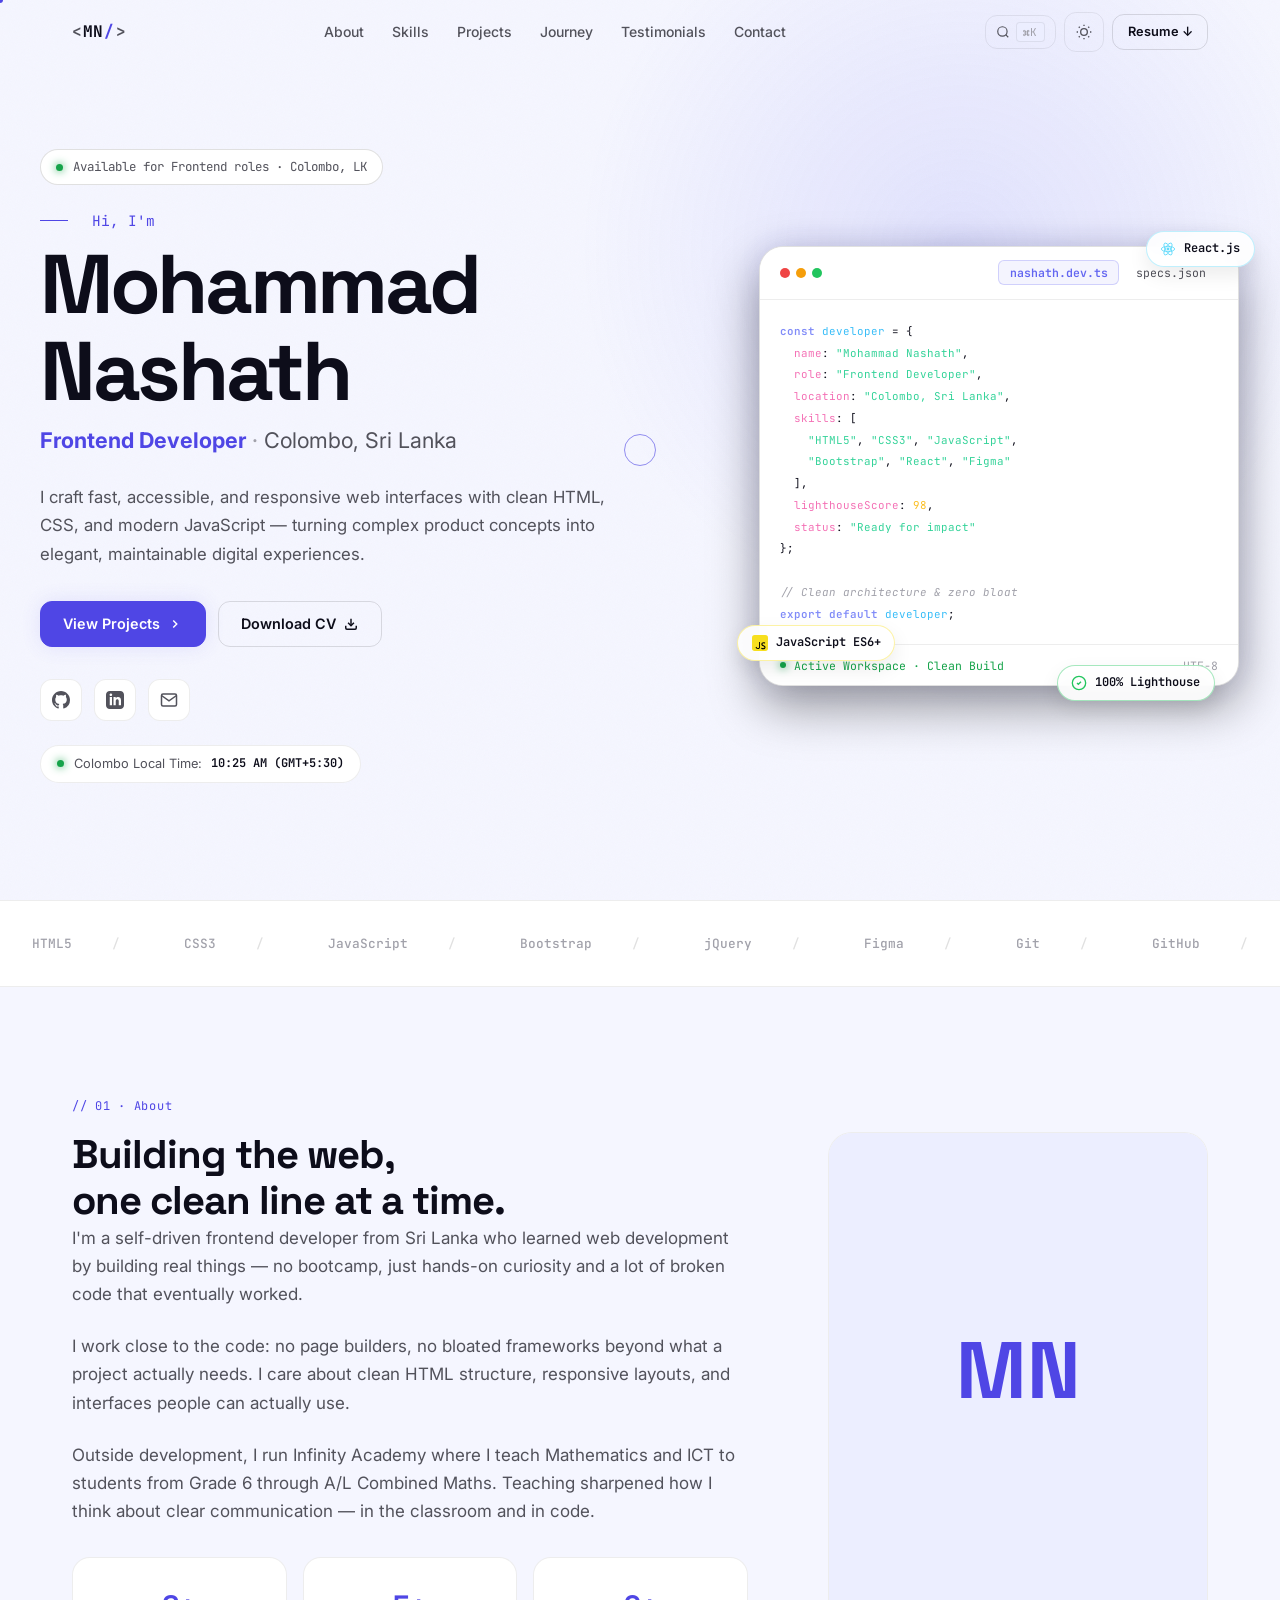
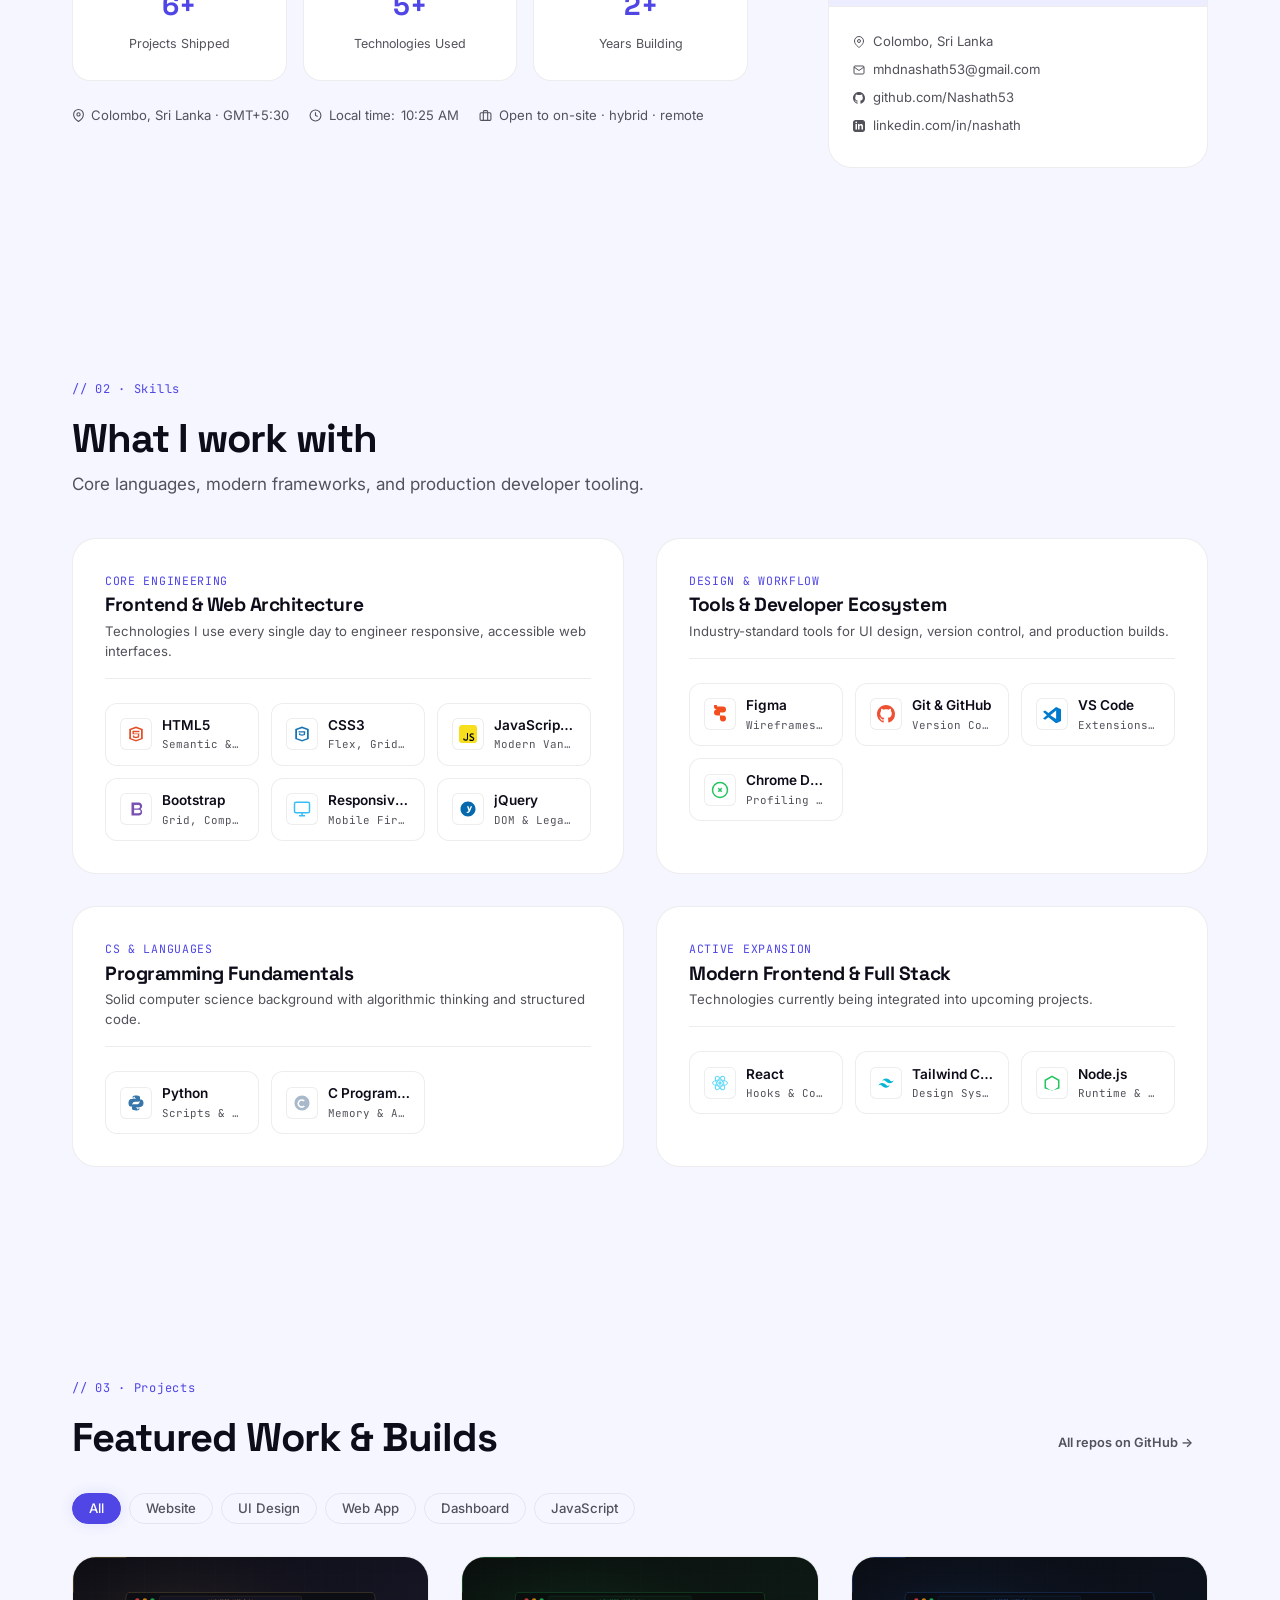
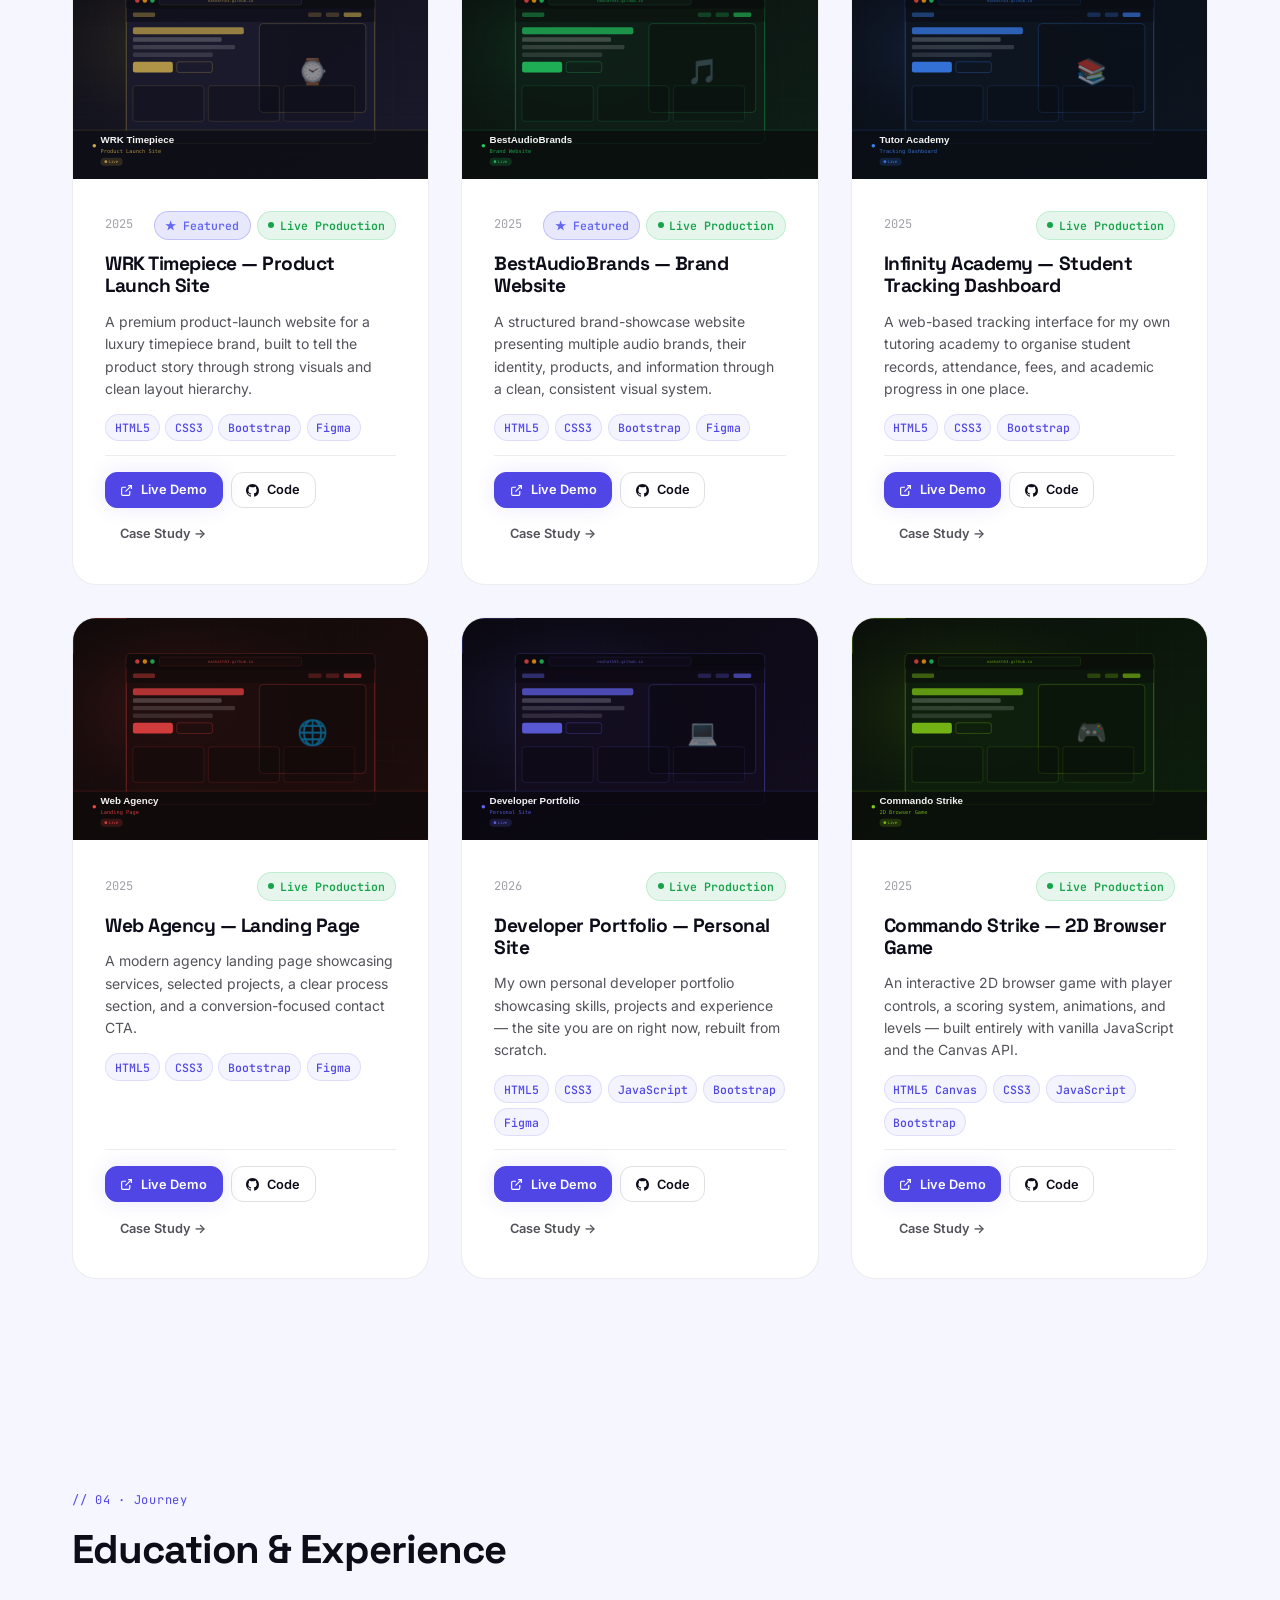
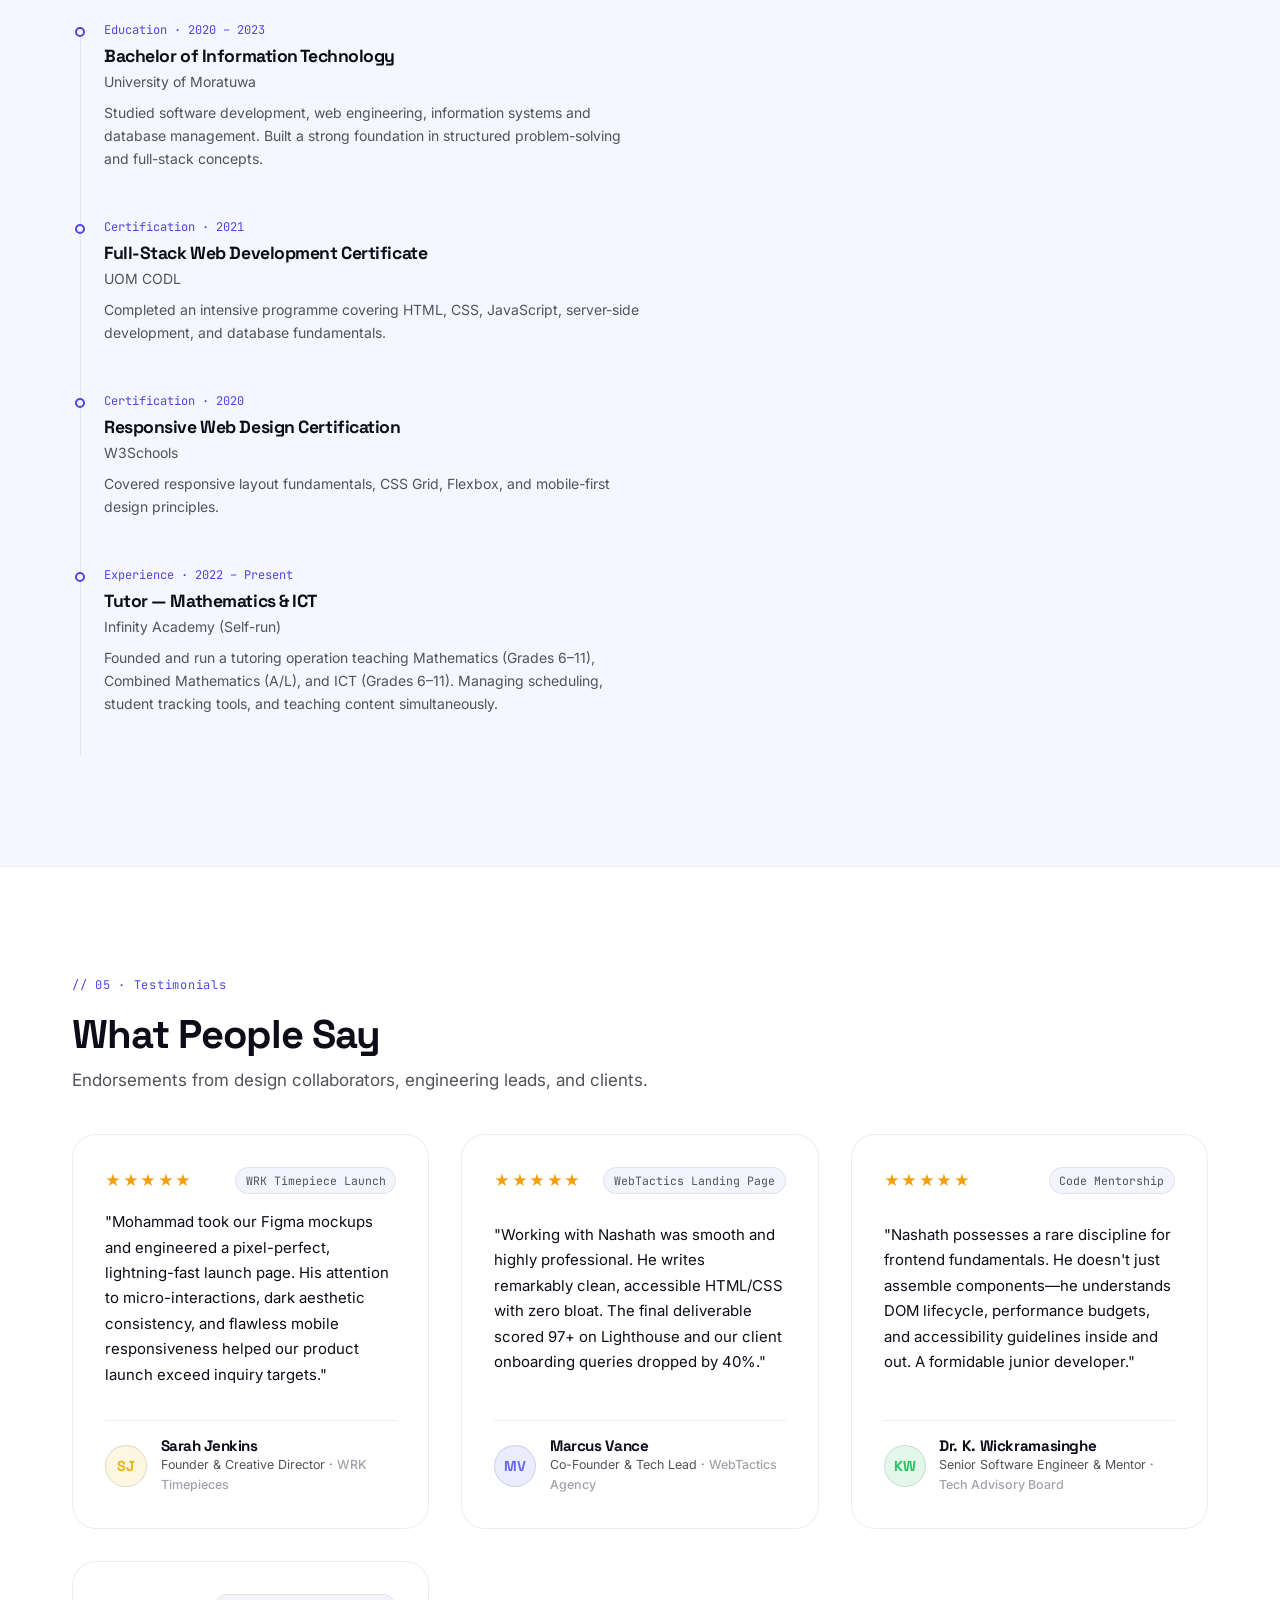
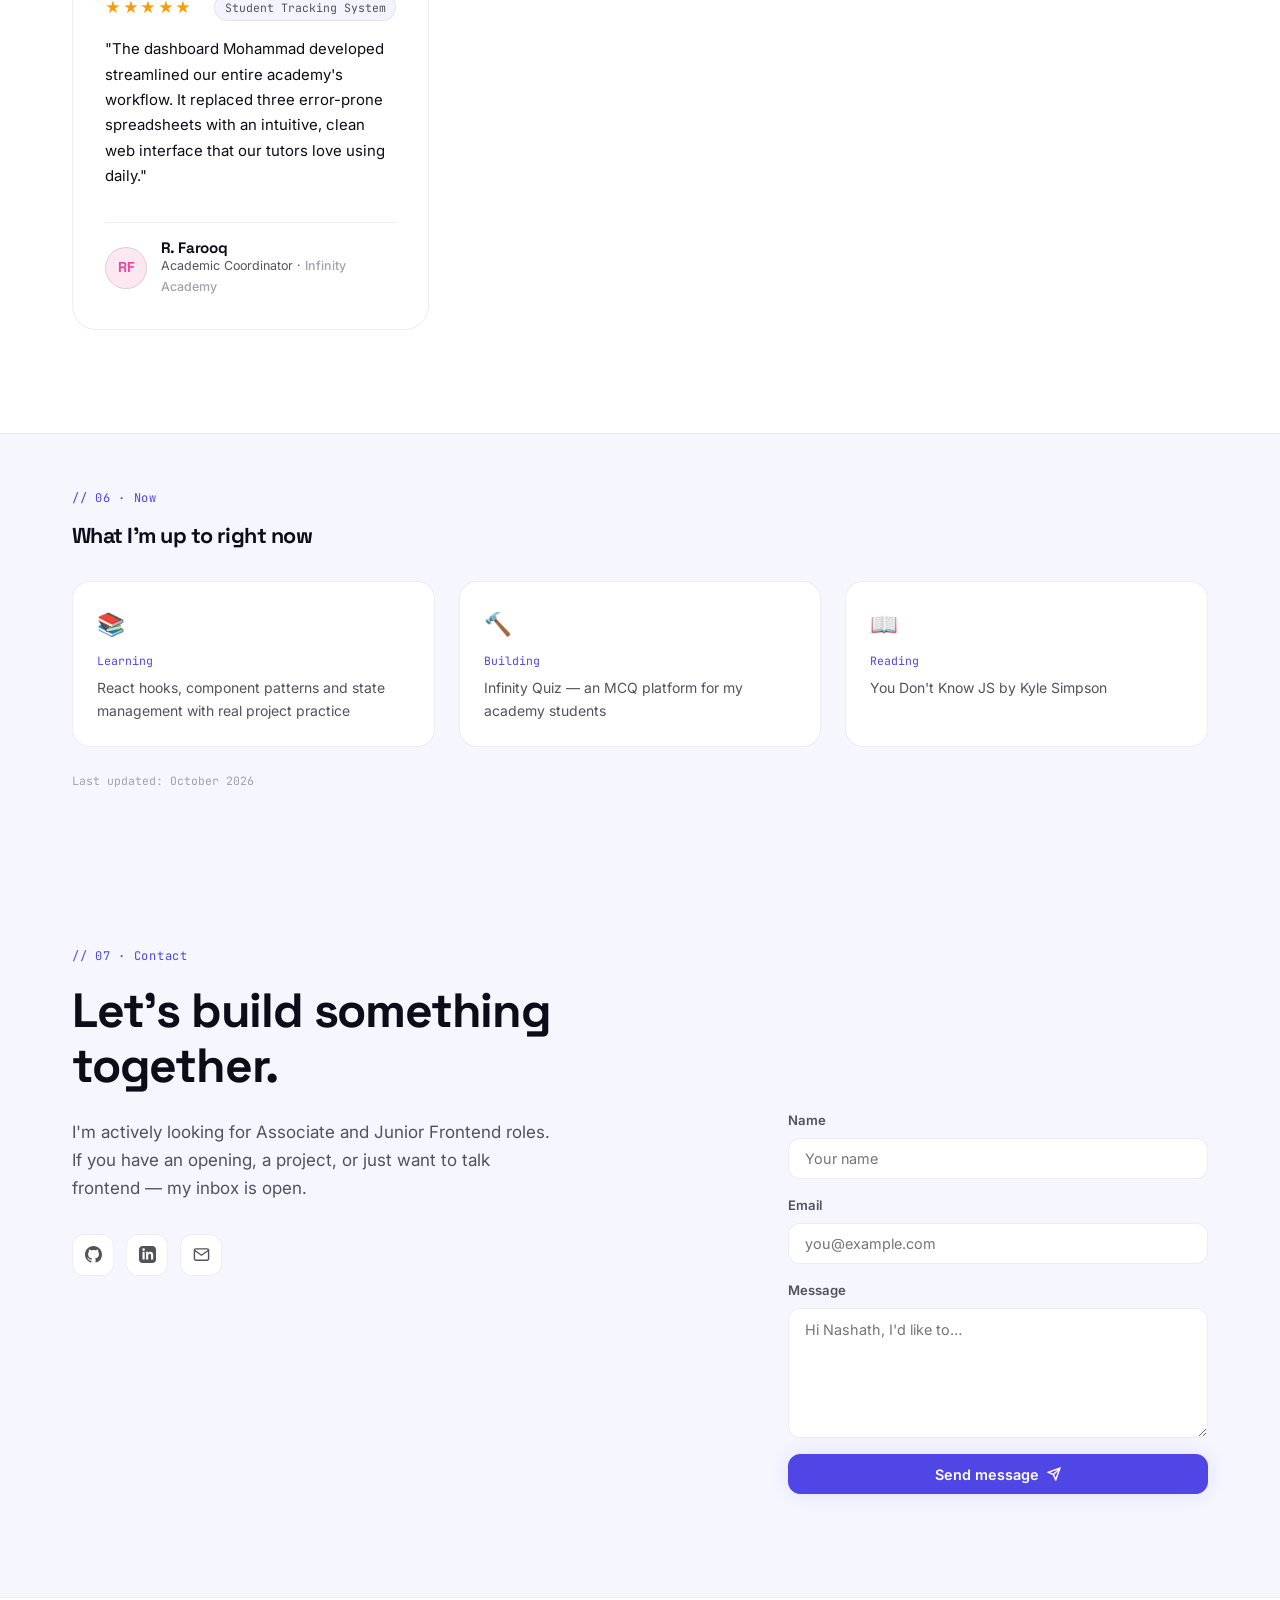
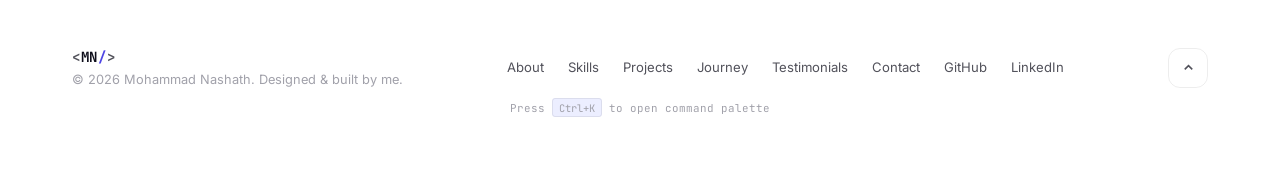
==== commit df1981cb: "fix bugs" ====
--- a/index.html
+++ b/index.html
@@ -44,6 +44,7 @@
         href="https://fonts.googleapis.com/css2?family=Space+Grotesk:wght@400;500;600;700;800&family=Inter:wght@400;500;600&family=JetBrains+Mono:wght@400;500;600&display=swap">
 
   <!-- CSS -->
+  <link rel="stylesheet" href="https://cdn.jsdelivr.net/npm/bootstrap@5.3.3/dist/css/bootstrap-utilities.min.css">
   <link rel="stylesheet" href="css/variables.css">
   <link rel="stylesheet" href="css/base.css">
   <link rel="stylesheet" href="css/components.css">
@@ -147,7 +148,7 @@
         </button>
 
         <a href="/assets/cv/nashath-frontend-cv.pdf" download
-           class="btn btn-outline btn-sm"
+           class="btn btn-outline btn-sm d-none d-lg-inline-flex"
            aria-label="Download CV PDF">Resume ↓</a>
 
         <button class="hamburger" aria-label="Open navigation menu"
@@ -354,9 +355,10 @@
           <div class="reveal">
             <div class="profile-card card-spotlight">
               <div class="profile-img-wrap">
-                <img src="/assets/images/profile.webp"
+                <img src="assets/images/profile.webp"
                      alt="Mohammad Nashath, Frontend Developer"
                      width="400" height="500"
+                     class="w-100"
                      loading="lazy"
                      onerror="this.style.display='none';this.nextElementSibling.classList.add('visible')">
                 <div class="profile-fallback" aria-hidden="true">MN</div>
@@ -468,11 +470,7 @@
               my inbox is open.
             </p>
 
-            <button class="email-copy-btn" aria-label="Copy mhdnashath53@gmail.com to clipboard" title="Copy email address">
-              <svg xmlns="http://www.w3.org/2000/svg" width="17" height="17" fill="none" viewBox="0 0 24 24" stroke="currentColor" stroke-width="2" aria-hidden="true"><path d="M4 4h16c1.1 0 2 .9 2 2v12c0 1.1-.9 2-2 2H4c-1.1 0-2-.9-2-2V6c0-1.1.9-2 2-2z"/><polyline points="22,6 12,13 2,6"/></svg>
-            </button>
-
-            <div class="hero-social" style="margin-top:1.5rem" aria-label="Social links">
+            <div class="hero-social" aria-label="Social links">
               <a href="https://github.com/Nashath53" target="_blank" rel="noopener"
                  class="social-link" aria-label="GitHub Profile" title="GitHub">
                 <svg xmlns="http://www.w3.org/2000/svg" width="17" height="17" viewBox="0 0 24 24" fill="currentColor" aria-hidden="true"><path d="M12 0C5.37 0 0 5.37 0 12c0 5.31 3.435 9.795 8.205 11.385.6.105.825-.255.825-.57 0-.285-.015-1.23-.015-2.235-3.015.555-3.795-.735-4.035-1.41-.135-.345-.72-1.41-1.23-1.695-.42-.225-1.02-.78-.015-.795.945-.015 1.62.87 1.845 1.23 1.08 1.815 2.805 1.305 3.495.99.105-.78.42-1.305.765-1.605-2.67-.3-5.46-1.335-5.46-5.925 0-1.305.465-2.385 1.23-3.225-.12-.3-.54-1.53.12-3.18 0 0 1.005-.315 3.3 1.23.96-.27 1.98-.405 3-.405s2.04.135 3 .405c2.295-1.56 3.3-1.23 3.3-1.23.66 1.65.24 2.88.12 3.18.765.84 1.23 1.905 1.23 3.225 0 4.605-2.805 5.625-5.475 5.925.435.375.81 1.095.81 2.22 0 1.605-.015 2.895-.015 3.3 0 .315.225.69.825.57A12.02 12.02 0 0024 12c0-6.63-5.37-12-12-12z"/></svg>
@@ -542,7 +540,7 @@
        FOOTER
   ══════════════════════════════════════════════ -->
   <footer role="contentinfo">
-    <div class="container footer-inner">
+    <div class="container footer-inner d-flex flex-column flex-xl-row align-items-center justify-content-center justify-content-xl-between text-center text-xl-start gap-4">
       <div>
         <a href="#" class="nav-logo" style="font-size:0.88rem" aria-label="Back to top">
           <span class="bracket">&lt;</span>MN<span class="slash">/</span><span class="bracket">&gt;</span>
@@ -553,7 +551,7 @@
         </p>
       </div>
 
-      <nav class="footer-links" aria-label="Footer navigation">
+      <nav class="footer-links flex-wrap justify-content-center justify-content-xl-end gap-3 gap-lg-4" aria-label="Footer navigation">
         <a href="#about">About</a>
         <a href="#skills">Skills</a>
         <a href="#projects">Projects</a>
--- a/css/components.css
+++ b/css/components.css
@@ -149,9 +149,11 @@
 /* --- Toast notification --- */
 #toast {
   position: fixed;
-  bottom: 2rem;
+  bottom: calc(1rem + env(safe-area-inset-bottom));
   left: 50%;
-  transform: translateX(-50%) translateY(120%);
+  transform: translate(-50%, calc(100% + 2rem));
+  width: max-content;
+  max-width: calc(100vw - 2rem);
   background: var(--bg-elevated);
   border: 1px solid var(--border-strong);
   color: var(--text);
@@ -159,12 +161,18 @@
   border-radius: var(--radius-md);
   font-size: 0.875rem;
   font-weight: 500;
+  text-align: center;
+  overflow-wrap: anywhere;
   box-shadow: var(--shadow-lg);
+  opacity: 0;
   z-index: 9000;
-  transition: transform 0.35s var(--ease);
+  transition: opacity 0.2s ease, transform 0.35s var(--ease);
   pointer-events: none;
 }
-#toast.show { transform: translateX(-50%) translateY(0); }
+#toast.show {
+  transform: translate(-50%, 0);
+  opacity: 1;
+}
 
 /* --- Command palette --- */
 #cmd-overlay {
--- a/css/sections.css
+++ b/css/sections.css
@@ -584,7 +584,9 @@
   position: relative;
 }
 .profile-img-wrap img {
-  width: 100%; height: 100%;
+  width: 100%;
+  height: auto;
+  aspect-ratio: 4 / 5;
   object-fit: cover;
   transition: transform 0.6s var(--ease);
 }
@@ -1044,27 +1046,6 @@
 .contact-info { padding-top: var(--space-sm); }
 .contact-info p { max-width: 44ch; margin-bottom: var(--space-xl); }
 
-.email-copy-btn {
-  width: 44px;
-  height: 44px;
-  display: inline-grid;
-  place-items: center;
-  padding: 0;
-  background: var(--bg-card);
-  border: 1px solid var(--border);
-  border-radius: var(--radius-md);
-  font-family: var(--font-mono);
-  font-size: 0.875rem;
-  color: var(--text);
-  cursor: pointer;
-  transition: all var(--duration-fast);
-}
-.email-copy-btn:hover {
-  border-color: var(--accent);
-  color: var(--accent);
-  box-shadow: 0 0 14px var(--accent-glow);
-}
-
 /* Contact form */
 .contact-form { display: flex; flex-direction: column; gap: var(--space-md); }
 .form-group { display: flex; flex-direction: column; gap: 0.4rem; }
@@ -1152,7 +1133,7 @@
   .hero-3d-card  { max-width: 100%; }
   .about-grid    { grid-template-columns: 1fr; }
   .contact-grid  { grid-template-columns: 1fr; }
-  .profile-card  { position: static; max-width: 360px; }
+  .profile-card  { position: static; max-width: 360px; margin-inline: auto; }
   .about-stats   { grid-template-columns: repeat(3, 1fr); }
   .projects-grid { grid-template-columns: repeat(auto-fit, minmax(min(100%, 300px), 1fr)); }
 }
